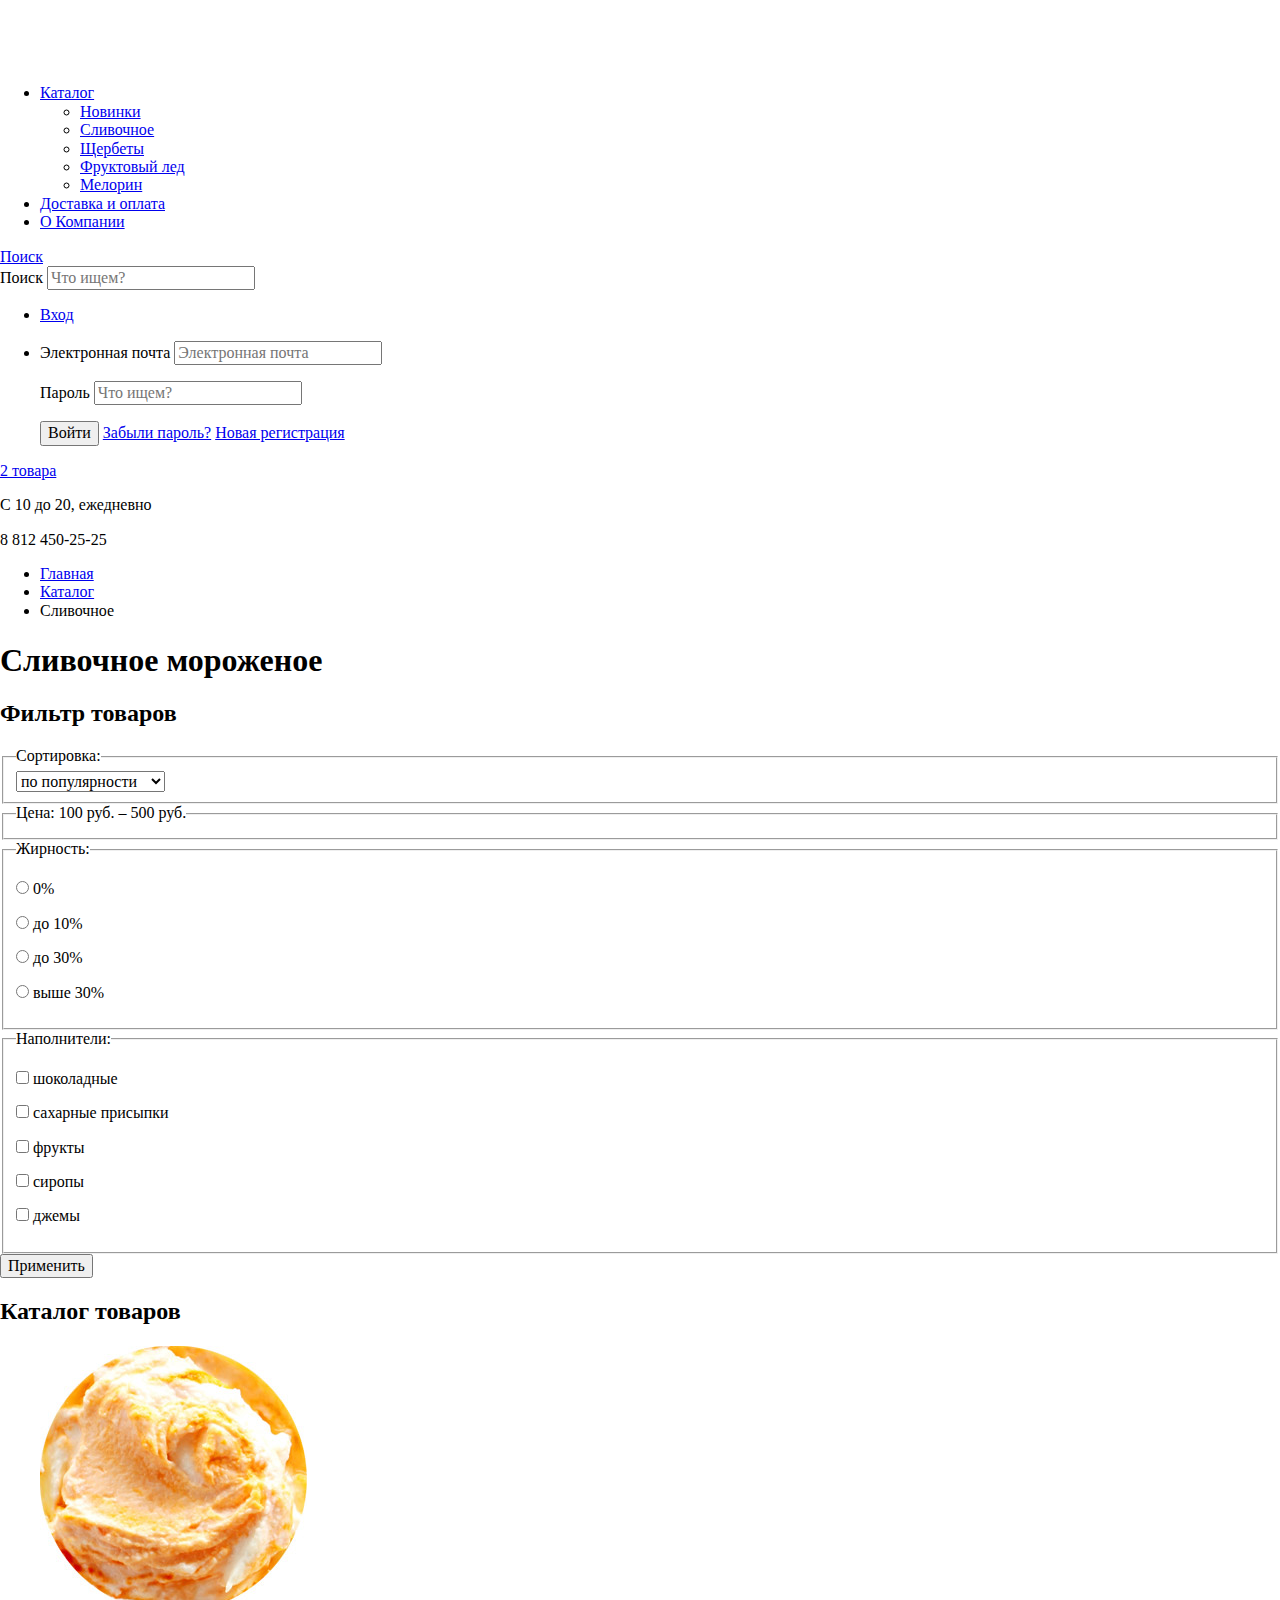
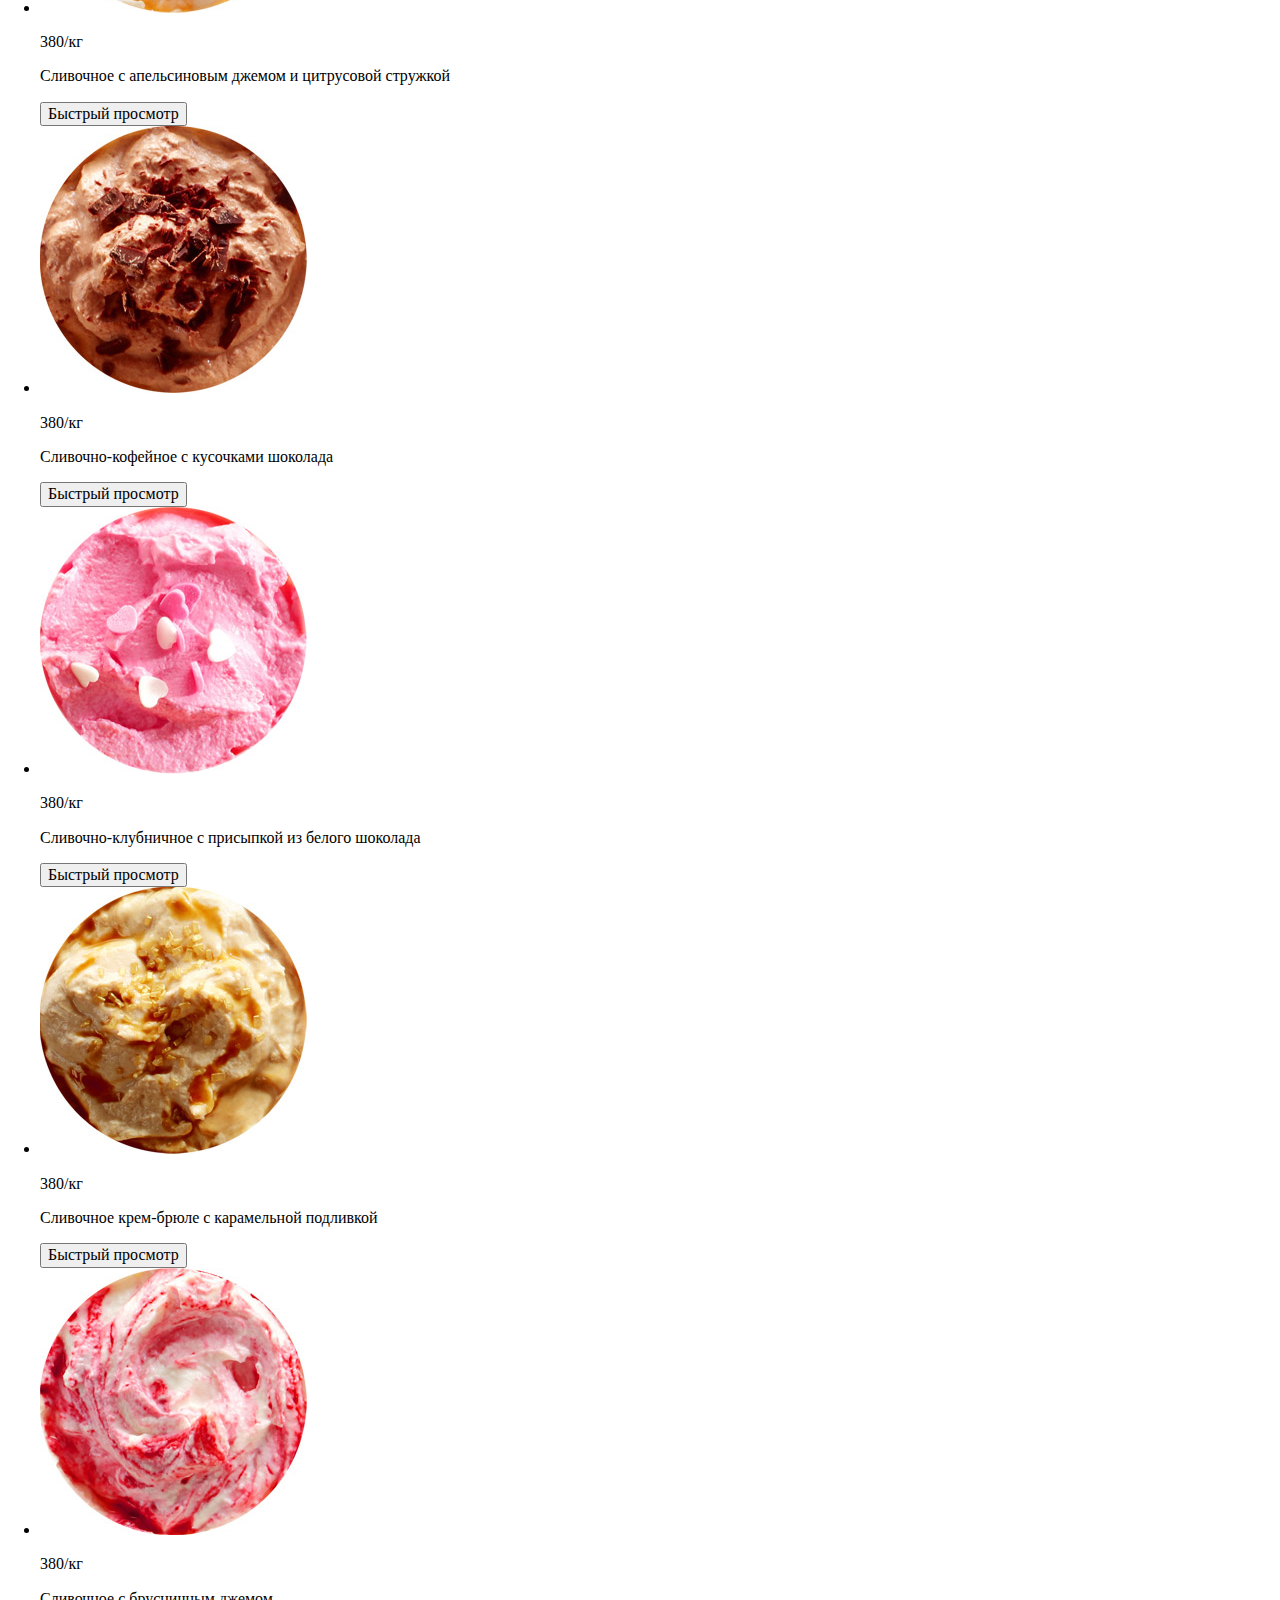
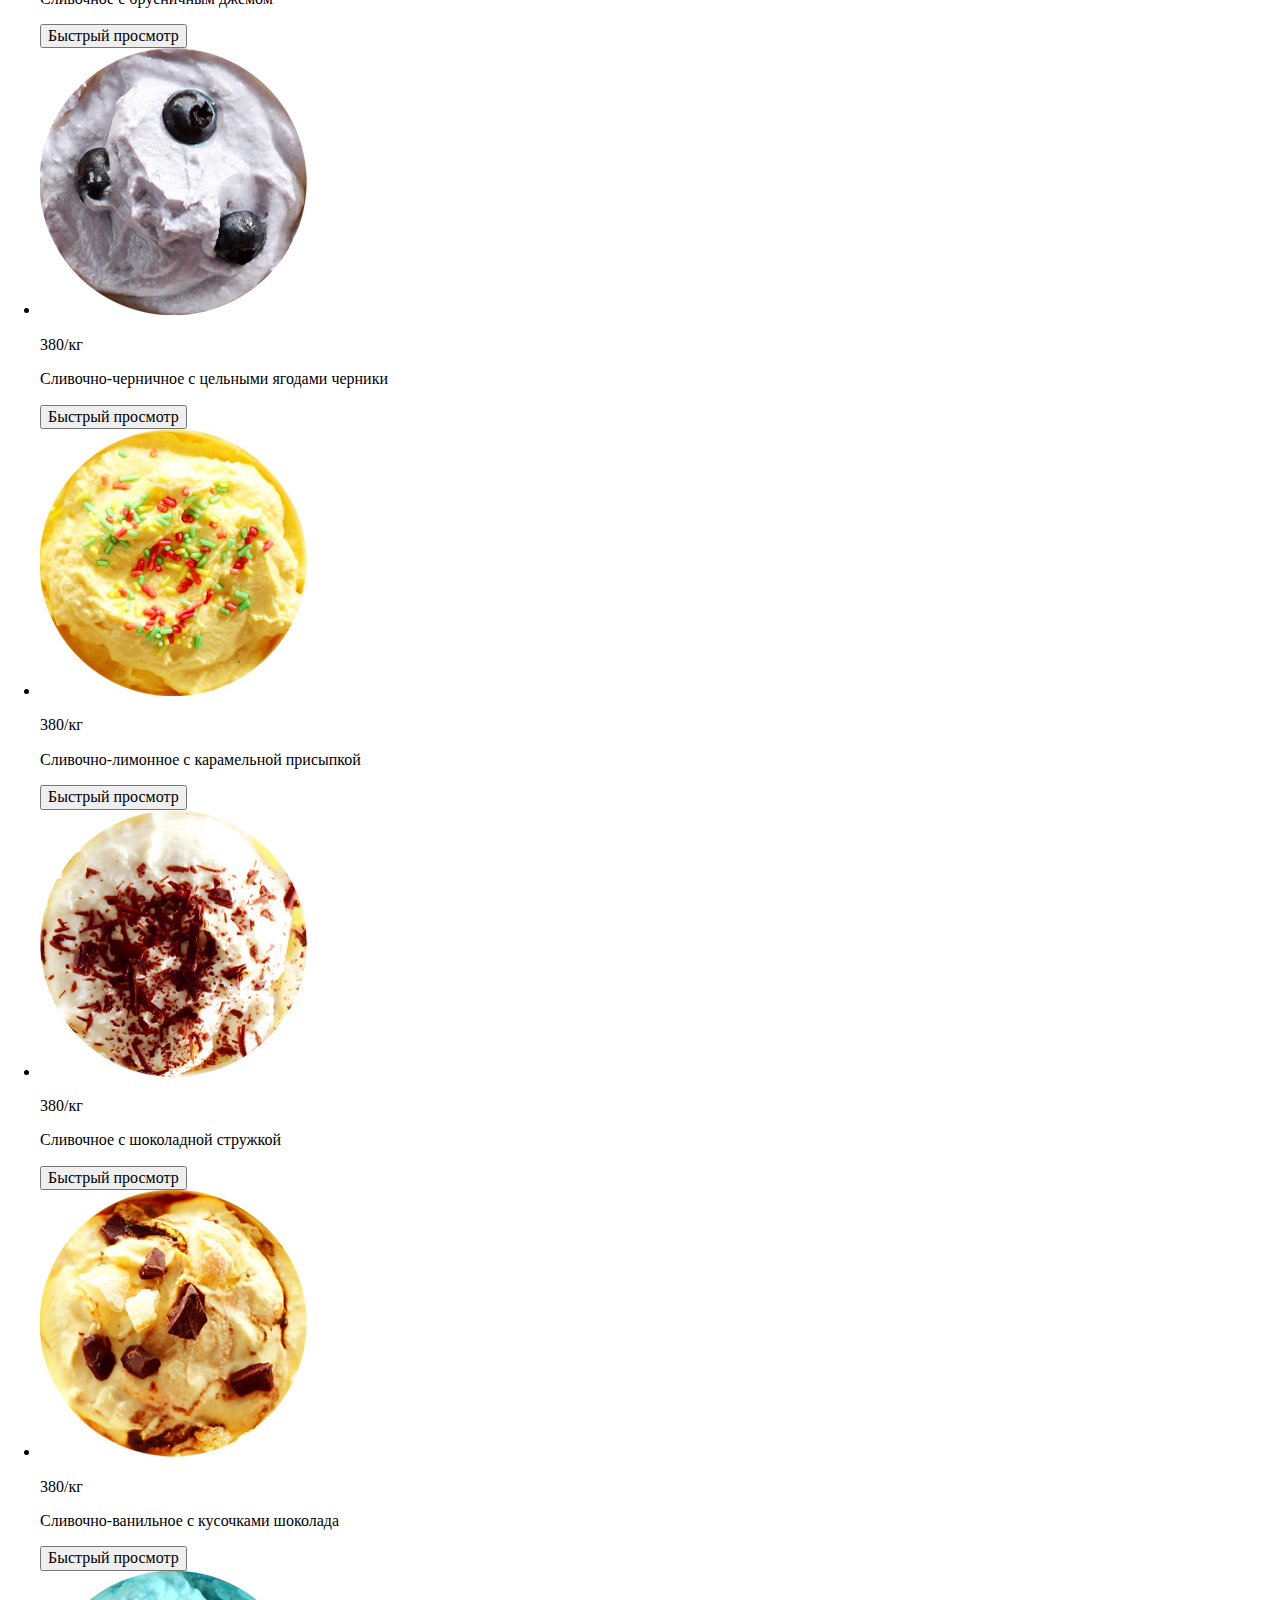
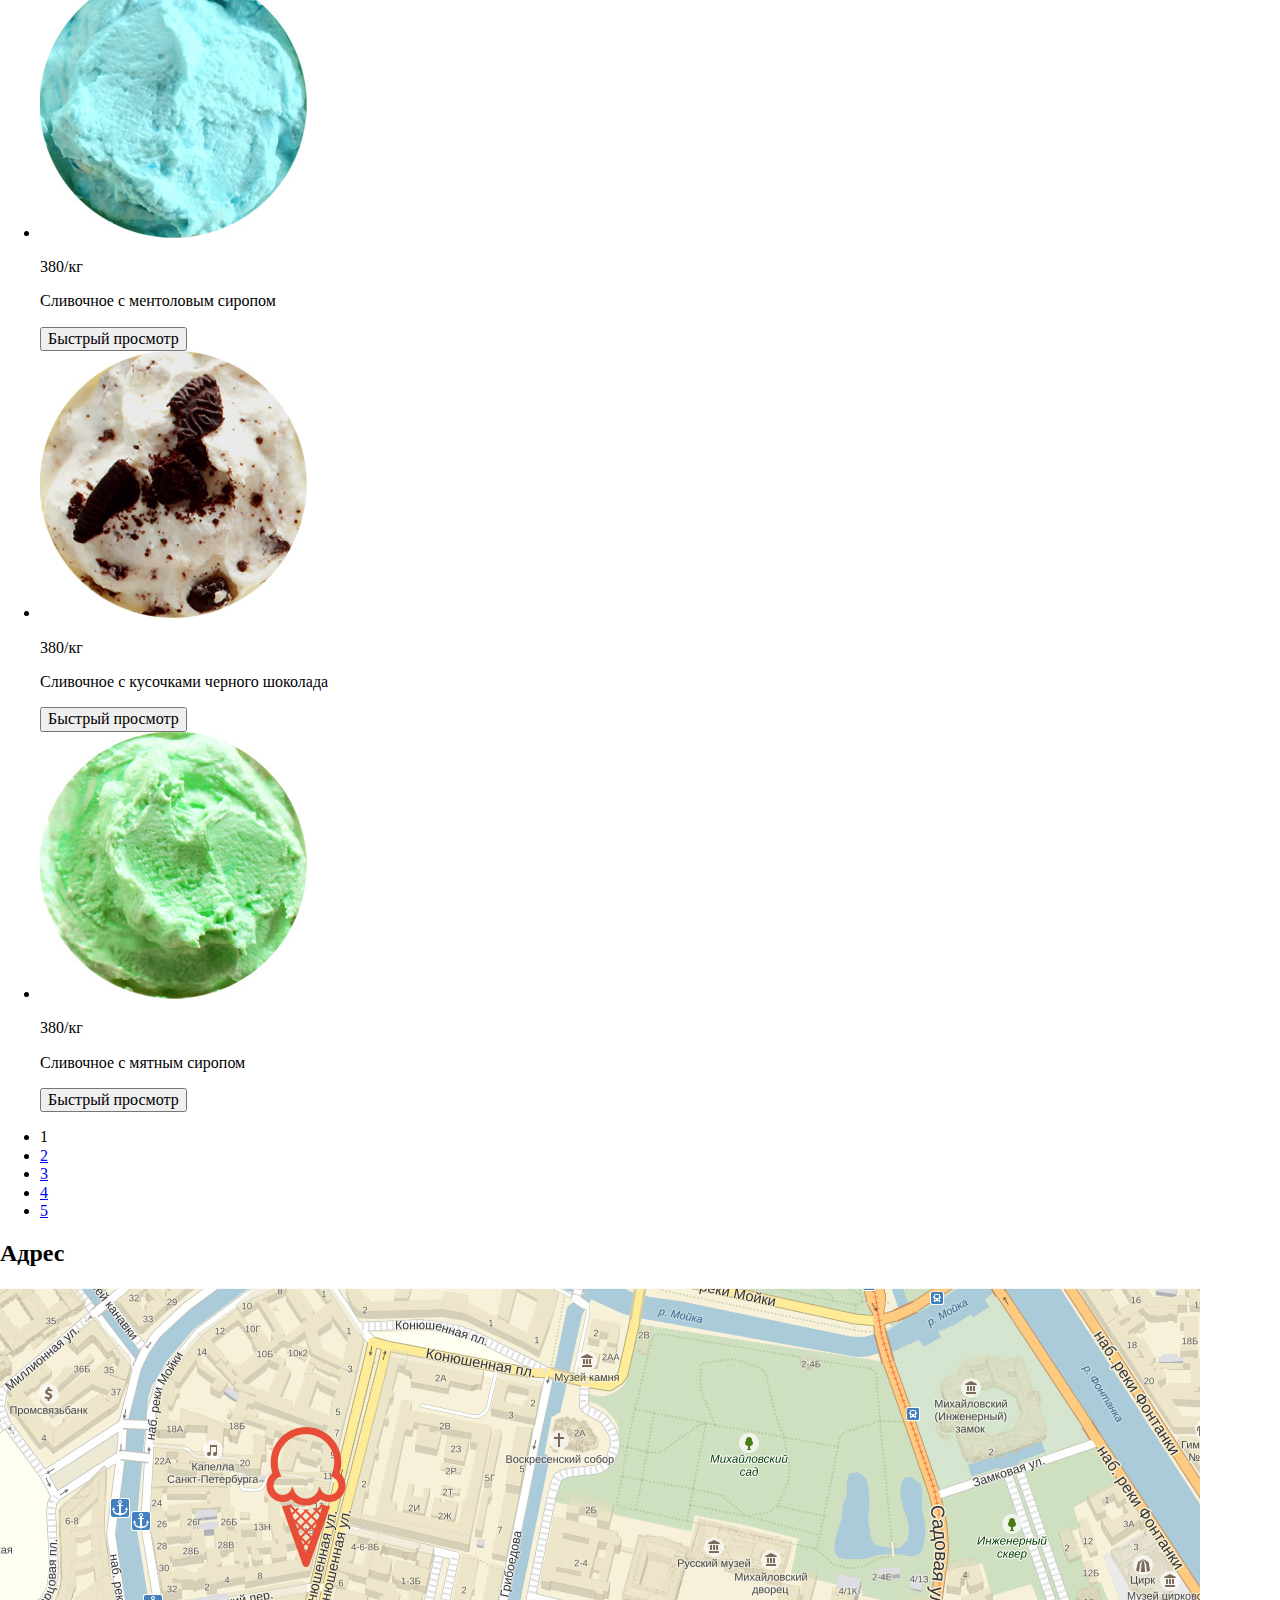
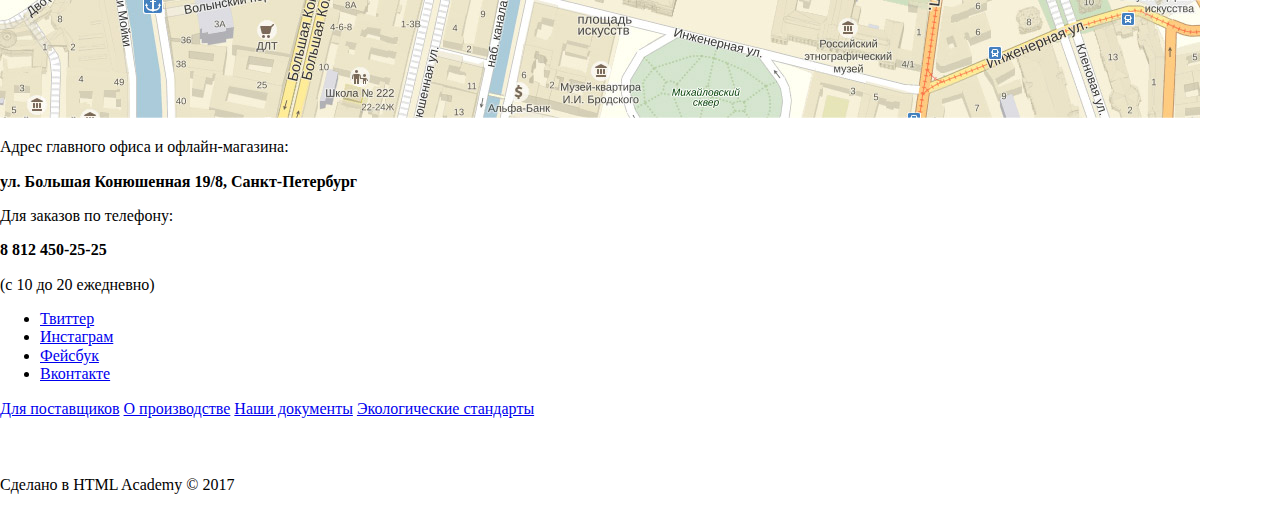
==== catalog.html @ 81aa8511 "HTML base" ====
<!DOCTYPE html>
<html lang="ru">
  <head>
    <meta charset="utf-8">
    <title>GlassyShop</title>
    <link href="https://fonts.googleapis.com/css?family=Roboto:400,500,700&amp;subset=cyrillic,cyrillic-ext" rel="stylesheet">
    <link rel="stylesheet" href="style/normalize.css"></link>
    <link rel="stylesheet" href="style/style.css"></link>
  </head>
  <body>
    <header class="page-header">
      <nav class="main-navigation">
        <a class="main-header-logo" href="#">
          <img src="img/logo.svg" alt="Логотип GlassyShop" width="154" height="64">
        </a>

        <ul class="site-navigation">
          <li class="site-navigation-current">
            <a href="#">Каталог</a>
            <ul class="catalog-hover-menu">
              <li><a href="#">Новинки</a></li>
              <li><a href="catalog.html">Сливочное</a></li>
              <li><a href="#">Щербеты</a></li>
              <li><a href="#">Фруктовый лед</a></li>
              <li><a href="#">Мелорин</a></li>
            </ul>
          </li>
          <li><a href="#">Доставка и оплата</a></li>
          <li><a href="#">О Компании</a></li>
        </ul>

        <div class="main-header-search">
          <a class="visually-hidden" href="#">Поиск</a>
          <form class="search-modal" action="https://echo.htmlacademy.ru" method="post">
            <label for="searchQuery visually-hidden">Поиск</label>
            <input type="search" id="searchQuery" name="searchQuery" placeholder="Что ищем?">
          </form>
        </div>

        <ul class="user-navigation">
          <li><a href="#">Вход</a></li>
          <li class="login-form-modal">
            <form action="https://echo.htmlacademy.ru" method="post">
              <p>
                <label class="visually-hidden" for="sign-in-emeil">Электронная почта</label>
                <input type="text" id="sign-in-emeil" name="emeil" placeholder="Электронная почта">
              </p>
              <p>
                <label class="visually-hidden" for="sign-in-password">Пароль</label>
                <input type="password" id="sign-in-password" name="password" placeholder="Что ищем?">
              </p>
              <button class="button" type="submit">Войти</button>
              <a class="restore" href="#">Забыли пароль?</a>
              <a class="new-user" href="#">Новая регистрация</a>
            </form>
          </li>
        </ul>

        <div class="main-header-backet">
          <a href="#">2 товара</a>
        </div>

        <div class="work-hours-and-tel">
          <p>С 10 до 20, ежедневно</p>
          <p>8 812 450-25-25</p>
        </div>
      </nav>
    </header>
    <main>
      <ul class="breadcrumbs">
        <li><a href="index.html">Главная</a></li>
        <li><a href="#">Каталог</a></li>
        <li>Сливочное</li>
      </ul>

      <h1>Сливочное мороженое</h1>

      <section class="filters">
        <h2 class="visually-hidden">Фильтр товаров</h2>
        <form action="https://echo.htmlacademy.ru" method="post">
          <fieldset class="sort-filters">
            <legend>Сортировка:</legend>
            <select name="sort">
              <option value="popularity">по популярности</option>
              <option value="first-cheap">сначала недорогие</option>
              <option value="first-expensive">сначала дорогие</option>
              <option value="fat">по жирности</option>
            </select>
          </fieldset>
          <fieldset class="price-filters">
            <legend>Цена: 100 руб. – 500 руб.</legend>
            <div class="price-range"></div>
          </fieldset>
          <fieldset class="fat-filters">
            <legend>Жирность:</legend>
            <p>
              <input type="radio" name="fat-index" id="fat-0" value="0">
              <label for="fat-0">0%</label>
            </p>
            <p>
              <input type="radio" name="fat-index" id="fat-to-10" value="to-10">
              <label for="fat-to-10">до 10%</label>
            </p>
            <p>
              <input type="radio" name="fat-index" id="fat-to-30" value="to-30">
              <label for="fat-to-30">до 30%</label>
            </p>
            <p>
              <input type="radio" name="fat-index" id="fat-over-30" value="over-30">
              <label for="fat-over-30">выше 30%</label>
            </p>
          </fieldset>
          <fieldset class="filling-filters">
            <legend>Наполнители:</legend>
            <p>
              <input type="checkbox" id="chocolate" name="filling-1" value="chocolate">
              <label for="chocolate">шоколадные</label>
            </p>
            <p>
              <input type="checkbox" id="sugar" name="filling-2" value="sugar">
              <label for="sugar">сахарные присыпки</label>
            </p>
            <p>
              <input type="checkbox" id="fruits" name="filling-3" value="fruits">
              <label for="fruits">фрукты</label>
            </p>
            <p>
              <input type="checkbox" id="syrups" name="filling-4" value="syrups">
              <label for="syrups">сиропы</label>
            </p>
            <p>
              <input type="checkbox" id="jam" name="filling-5" value="jam">
              <label for="jam">джемы</label>
            </p>
          </fieldset>
          <button class="button" type="submit">Применить</button>
        </form>
      </section>

      <section class="catalog">
        <h2 class="visually-hidden">Каталог товаров</h2>
        <ul>
          <li>
            <img src="img/calalog-icecream-1.jpg" alt="">
            <p class="catalog-item-price">380<span>/кг</span></p>
            <p class="catalog-item-info">Сливочное с апельсиновым джемом и цитрусовой стружкой</p>
            <button>Быстрый просмотр</button>
          </li>
          <li>
            <img src="img/calalog-icecream-2.jpg" alt="">
            <p class="catalog-item-price">380<span>/кг</span></p>
            <p class="catalog-item-info">Сливочно-кофейное с кусочками шоколада</p>
            <button>Быстрый просмотр</button>
          </li>
          <li>
            <img src="img/calalog-icecream-3.jpg" alt="">
            <p class="catalog-item-price">380<span>/кг</span></p>
            <p class="catalog-item-info">Сливочно-клубничное с присыпкой из белого шоколада</p>
            <button>Быстрый просмотр</button>
          </li>
          <li>
            <img src="img/calalog-icecream-4.jpg" alt="">
            <p class="catalog-item-price">380<span>/кг</span></p>
            <p class="catalog-item-info">Сливочное крем-брюле с карамельной подливкой</p>
            <button>Быстрый просмотр</button>
          </li>
          <li>
            <img src="img/calalog-icecream-5.jpg" alt="">
            <p class="catalog-item-price">380<span>/кг</span></p>
            <p class="catalog-item-info">Сливочное с брусничным джемом</p>
            <button>Быстрый просмотр</button>
          </li>
          <li>
            <img src="img/calalog-icecream-6.jpg" alt="">
            <p class="catalog-item-price">380<span>/кг</span></p>
            <p class="catalog-item-info">Сливочно-черничное с цельными ягодами черники</p>
            <button>Быстрый просмотр</button>
          </li>
          <li>
            <img src="img/calalog-icecream-7.jpg" alt="">
            <p class="catalog-item-price">380<span>/кг</span></p>
            <p class="catalog-item-info">Сливочно-лимонное с карамельной присыпкой</p>
            <button>Быстрый просмотр</button>
          </li>
          <li>
            <img src="img/calalog-icecream-8.jpg" alt="">
            <p class="catalog-item-price">380<span>/кг</span></p>
            <p class="catalog-item-info">Сливочное с шоколадной стружкой</p>
            <button>Быстрый просмотр</button>
          </li>
          <li>
            <img src="img/calalog-icecream-9.jpg" alt="">
            <p class="catalog-item-price">380<span>/кг</span></p>
            <p class="catalog-item-info">Сливочно-ванильное с кусочками шоколада</p>
            <button>Быстрый просмотр</button>
          </li>
          <li>
            <img src="img/calalog-icecream-10.jpg" alt="">
            <p class="catalog-item-price">380<span>/кг</span></p>
            <p class="catalog-item-info">Сливочноe с ментоловым сиропом</p>
            <button>Быстрый просмотр</button>
          </li>
          <li>
            <img src="img/calalog-icecream-11.jpg" alt="">
            <p class="catalog-item-price">380<span>/кг</span></p>
            <p class="catalog-item-info">Сливочное с кусочками черного шоколада</p>
            <button>Быстрый просмотр</button>
          </li>
          <li>
            <img src="img/calalog-icecream-12.jpg" alt="">
            <p class="catalog-item-price">380<span>/кг</span></p>
            <p class="catalog-item-info">Сливочное с мятным сиропом</p>
            <button>Быстрый просмотр</button>
          </li>
        </ul>
      </section>

      <ul class="paginatir-list">
        <li class="paginatir-item paginatir-item-current"><a>1</a></li>
        <li class="paginatir-item"><a href="#">2</a></li>
        <li class="paginatir-item"><a href="#">3</a></li>
        <li class="paginatir-item"><a href="#">4</a></li>
        <li class="paginatir-item"><a href="#">5</a></li>
      </ul>
    </main>
    <footer class="page-footer">
      <section class="shop-adress">
        <h2 class="visually-hidden">Адрес</h2>
        <img src="img/google-map.jpg" alt="ул. Большая Конюшенная 19/8, Санкт-Петербург" width="1200" height="430">
        <div class="shop-adress-details">
          <p>Адрес главного офиса и офлайн-магазина:</p>
          <b>ул. Большая Конюшенная 19/8, Санкт-Петербург</b>
          <p>Для заказов по телефону:</p>
          <b>8 812 450-25-25</b>
          <p>(с 10 до 20 ежедневно)</p>
        </div>
      </section>

      <div class="footer-social">
        <ul>
          <li><a href="#">
            <span class="visually-hidden">Твиттер</span>
          </a></li>
          <li><a href="#">
            <span class="visually-hidden">Инстаграм</span>
          </a></li>
          <li><a href="#">
            <span class="visually-hidden">Фейсбук</span>
          </a></li>
          <li><a href="#">
            <span class="visually-hidden">Вконтакте</span>
          </a></li>
        </ul>
      </div>

      <div class="shop-info">
        <a href="#">Для поставщиков</a>
        <a href="#">О производстве</a>
        <a href="#">Наши документы</a>
        <a href="#">Экологические стандарты</a>
      </div>

      <div class="footer-copyright">
        <img src="img/logo-htmlacademy-small.svg" alt="Логотип HTMLAcademy" width="108" height="38">
        <p>Сделано в <span>HTML Academy</span> © 2017</p>
      </div>
    </footer>
  </body>
</html>
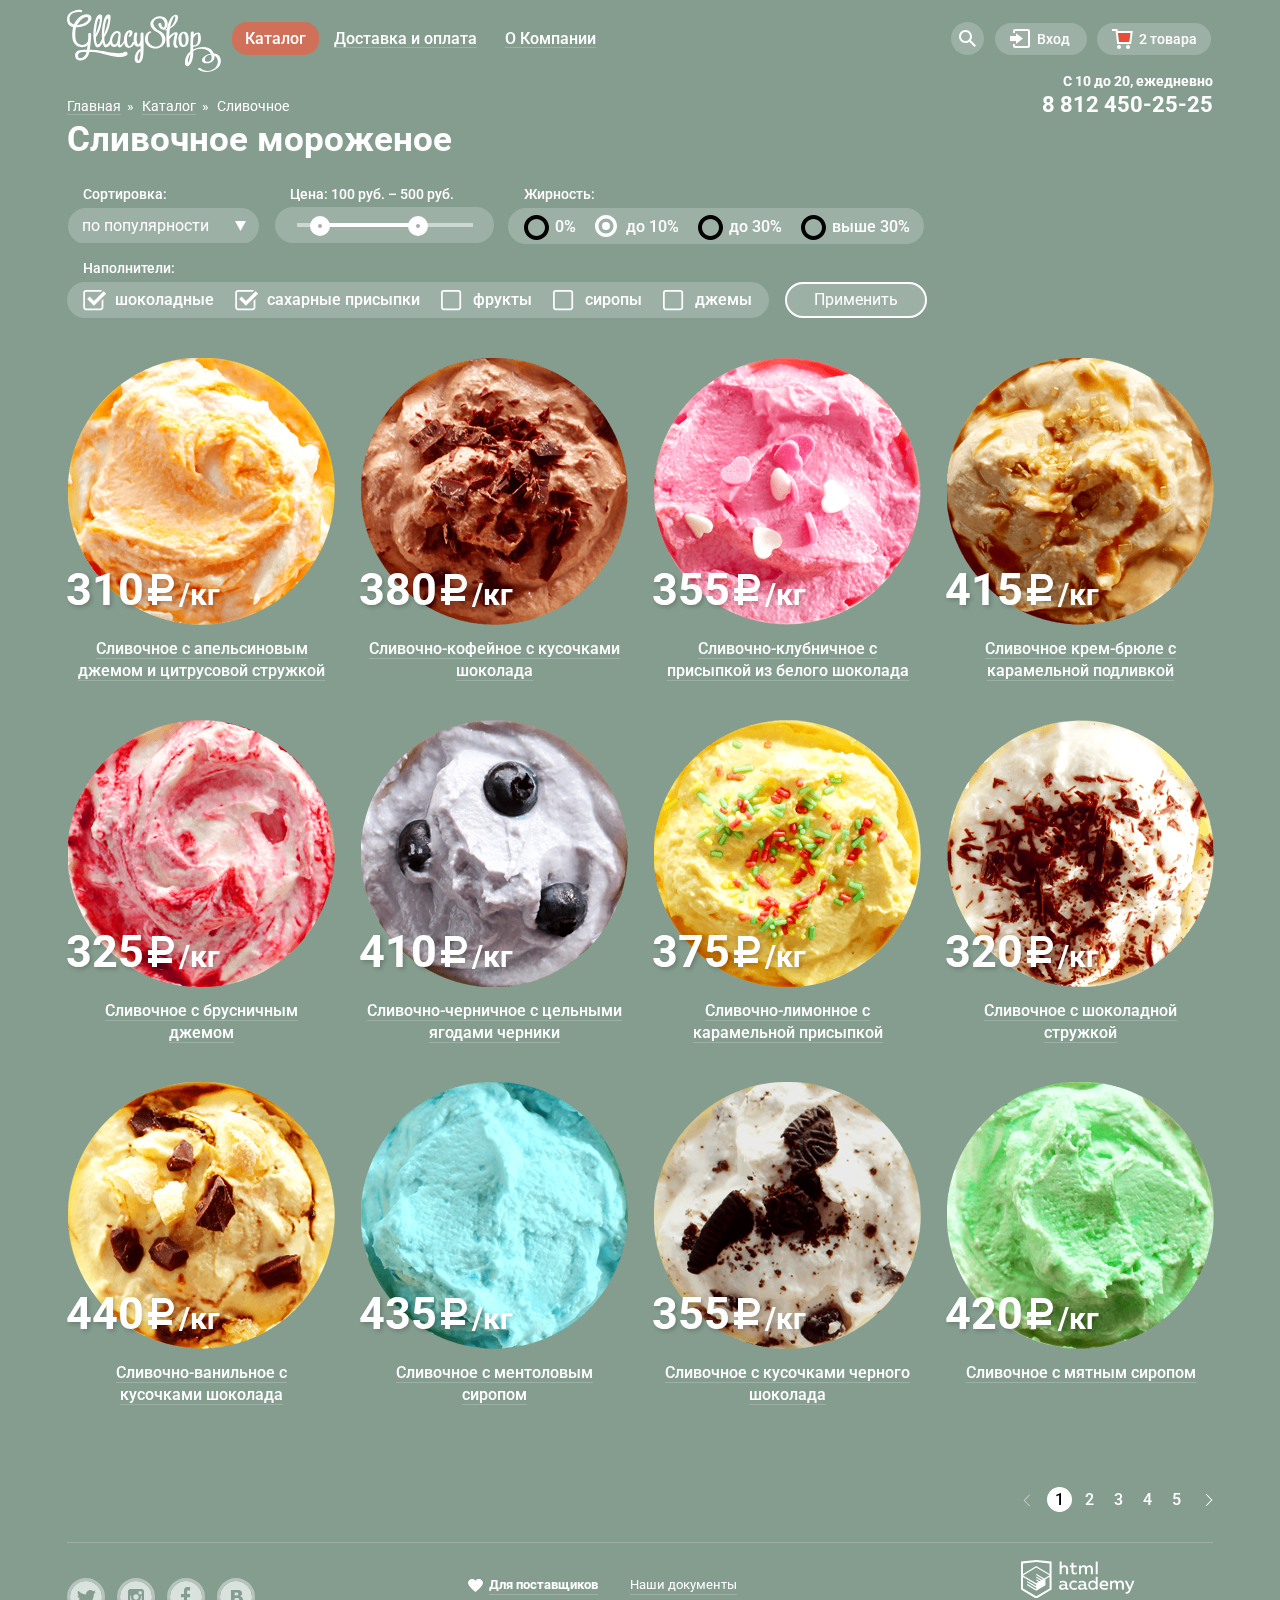
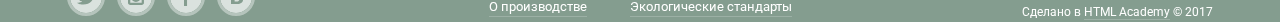
==== commit 80c1e840: "done catalog.html" ====
--- a/catalog.html
+++ b/catalog.html
@@ -7,262 +7,430 @@
     <link rel="stylesheet" href="style/normalize.css"></link>
     <link rel="stylesheet" href="style/style.css"></link>
   </head>
-  <body>
+  <body class="catalog">
     <header class="page-header">
-      <nav class="main-navigation">
-        <a class="main-header-logo" href="#">
-          <img src="img/logo.svg" alt="Логотип GlassyShop" width="154" height="64">
-        </a>
-
-        <ul class="site-navigation">
-          <li class="site-navigation-current">
-            <a href="#">Каталог</a>
-            <ul class="catalog-hover-menu">
-              <li><a href="#">Новинки</a></li>
-              <li><a href="catalog.html">Сливочное</a></li>
-              <li><a href="#">Щербеты</a></li>
-              <li><a href="#">Фруктовый лед</a></li>
-              <li><a href="#">Мелорин</a></li>
-            </ul>
-          </li>
-          <li><a href="#">Доставка и оплата</a></li>
-          <li><a href="#">О Компании</a></li>
-        </ul>
-
-        <div class="main-header-search">
-          <a class="visually-hidden" href="#">Поиск</a>
-          <form class="search-modal" action="https://echo.htmlacademy.ru" method="post">
-            <label for="searchQuery visually-hidden">Поиск</label>
-            <input type="search" id="searchQuery" name="searchQuery" placeholder="Что ищем?">
-          </form>
-        </div>
-
-        <ul class="user-navigation">
-          <li><a href="#">Вход</a></li>
-          <li class="login-form-modal">
-            <form action="https://echo.htmlacademy.ru" method="post">
-              <p>
-                <label class="visually-hidden" for="sign-in-emeil">Электронная почта</label>
-                <input type="text" id="sign-in-emeil" name="emeil" placeholder="Электронная почта">
-              </p>
-              <p>
-                <label class="visually-hidden" for="sign-in-password">Пароль</label>
-                <input type="password" id="sign-in-password" name="password" placeholder="Что ищем?">
-              </p>
-              <button class="button" type="submit">Войти</button>
-              <a class="restore" href="#">Забыли пароль?</a>
-              <a class="new-user" href="#">Новая регистрация</a>
-            </form>
-          </li>
-        </ul>
-
-        <div class="main-header-backet">
-          <a href="#">2 товара</a>
-        </div>
-
-        <div class="work-hours-and-tel">
-          <p>С 10 до 20, ежедневно</p>
-          <p>8 812 450-25-25</p>
-        </div>
-      </nav>
+      <div class="container-positioner">
+        <nav class="main-navigation">
+          <a class="main-header-logo" href="index.html">
+            <img src="img/logo.svg" alt="Логотип GlassyShop" width="154" height="64">
+          </a>
+
+          <ul class="site-navigation">
+            <li class="site-navigation-catalog">
+              <a href="#">Каталог</a>
+              <ul class="catalog-hover-menu">
+                <li><a class="catalog-new" href="#">Новинки</a></li>
+                <li class="site-navigation-current"><a href="#">Сливочное</a></li>
+                <li><a href="#">Щербеты</a></li>
+                <li><a href="#">Фруктовый лед</a></li>
+                <li><a href="#">Мелорин</a></li>
+              </ul>
+            </li>
+            <li><a href="#">Доставка и оплата</a></li>
+            <li><a href="#">О Компании</a></li>
+          </ul>
+
+          <section class="main-search">
+            <h2 class="visually-hidden">Поиск</h2>
+            <div class="main-header-wrapper">
+              <a href="#">
+                <span class="visually-hidden">Поиск</span>
+                <svg xmlns="http://www.w3.org/2000/svg" xmlns:xlink="http://www.w3.org/1999/xlink" width="17px" height="17px" viewBox="0 0 17 17">
+                  <g id="Layer_1">
+                  </g>
+                  <g id="Layer_2">
+                  	<path fill="#FFFFFF" d="M16.958,15.527L11.75,10.32C12.533,9.247,13,7.93,13,6.5C13,2.91,10.09,0,6.5,0S0,2.91,0,6.5
+                  		S2.91,13,6.5,13c1.438,0,2.763-0.473,3.839-1.263l5.205,5.204L16.958,15.527z M6.5,11C4.019,11,2,8.981,2,6.5S4.019,2,6.5,2
+                  		S11,4.019,11,6.5S8.981,11,6.5,11z"/>
+                  </g>
+                </svg>
+              </a>
+              <form class="search-modal" action="https://echo.htmlacademy.ru" method="post">
+                <label for="searchQuery visually-hidden">
+                  <span class="visually-hidden">Поиск</span>
+                </label>
+                <input class="input" type="search" id="searchQuery" name="searchQuery" placeholder="Что ищем?">
+              </form>
+            </div>
+          </section>
+
+          <ul class="user-navigation">
+            <li class="user-navigation-enter">
+              <a href="#">
+                <svg version="1.1" id="Layer_1" xmlns="http://www.w3.org/2000/svg" xmlns:xlink="http://www.w3.org/1999/xlink" x="0px" y="0px" width="21px" height="19px" viewBox="0 0 21 19" enable-background="new 0 0 21 19" xml:space="preserve">
+                <g>
+                	<polygon fill="#FFFFFF" points="6,14.875 12.917,9.5 6,4.125 6,7.042 -0.042,7.042 -0.042,11.959 6,11.959 	"/>
+                	<path fill="#FFFFFF" d="M18,0H5C3.9,0,3,0.9,3,2v2h2V2h13v15H5v-2H3v2c0,1.1,0.9,2,2,2h13c1.1,0,2-0.9,2-2V2C20,0.9,19.1,0,18,0z"/>
+                </g>
+                </svg>
+                Вход
+              </a>
+            </li>
+            <li>
+              <form class="login-form-modal" action="https://echo.htmlacademy.ru" method="post">
+                <p>
+                  <label class="visually-hidden" for="sign-in-emeil">Электронная почта</label>
+                  <input class="input" type="text" id="sign-in-emeil" name="emeil" placeholder="Электронная почта">
+                </p>
+                <p>
+                  <label class="visually-hidden" for="sign-in-password">Пароль</label>
+                  <input class="input" type="password" id="sign-in-password" name="password" placeholder="Пароль">
+                </p>
+                <div class="login-form-wrapper">
+                  <button class="button" type="submit">Войти</button>
+                  <div class="login-form-aside">
+                    <a class="restore" href="#">Забыли пароль?</a>
+                    <a class="new-user" href="#">Новая регистрация</a>
+                  </div>
+                </div>
+              </form>
+            </li>
+          </ul>
+
+          <div class="main-header-backet main-header-backet-full">
+            <a href="#">
+              <svg version="1.1" id="Layer_1" xmlns="http://www.w3.org/2000/svg" xmlns:xlink="http://www.w3.org/1999/xlink" x="0px" y="0px"
+                	 width="21px" height="20px" viewBox="0 0 21 20" enable-background="new 0 0 21 20" xml:space="preserve">
+                <polygon fill="#E84D37" points="5.888,4.031 6.922,13 17.372,13 18.548,4.031 "/>
+                <circle fill="#ffffff" cx="6.984" cy="18" r="2"/>
+                <circle fill="#ffffff" cx="15.984" cy="18" r="2"/>
+                <path fill="#ffffff" d="M5.657,2.031L5.422,0H0v2h3.64l1.5,13h13.988l1.699-12.969H5.657z M17.372,13H6.922L5.888,4.031h12.66
+                	L17.372,13z"/>
+              </svg>
+              2 товара
+            </a>
+            <div class="backet-popup">
+              <ul class="backet-list">
+                <li>
+                  <p>Пломбир с апельсиновым джемом</p>
+                  <p>1,5 кг х <span>200 руб.</span></p>
+                  <p>300 руб.</p>
+                </li>
+                <li>
+                  <p>Клубничный пломбир с присыпкой<br> из белого шоколада</p>
+                  <p>1,5 кг х <span>300 руб.</span></p>
+                  <p>450 руб.</p>
+                </li>
+              </ul>
+              <hr>
+              <b>Итого: 750 руб.</b>
+              <button class="button">Оформить заказ</button>
+            </div>
+          </div>
+
+          <ul class="breadcrumbs">
+            <li>
+              <a href="index.html">Главная</a>
+              <span>»</span>
+            </li>
+            <li>
+              <a href="#">Каталог</a>
+              <span>»</span>
+            </li>
+            <li>Сливочное</li>
+          </ul>
+
+          <div class="shop-schedule">
+            <p class="shop-work-time">С 10 до 20, ежедневно</p>
+            <p class="shop-tel">8 812 450-25-25</p>
+          </div>
+        </nav>
+      </div>
     </header>
     <main>
-      <ul class="breadcrumbs">
-        <li><a href="index.html">Главная</a></li>
-        <li><a href="#">Каталог</a></li>
-        <li>Сливочное</li>
-      </ul>
-
-      <h1>Сливочное мороженое</h1>
-
-      <section class="filters">
+      <div class="container-positioner">
+        <h1 class="main-title">Сливочное мороженое</h1>
+      </div>
+
+      <section class="filters container-positioner">
         <h2 class="visually-hidden">Фильтр товаров</h2>
-        <form action="https://echo.htmlacademy.ru" method="post">
+        <form class="filters-form" action="https://echo.htmlacademy.ru" method="post">
           <fieldset class="sort-filters">
             <legend>Сортировка:</legend>
-            <select name="sort">
-              <option value="popularity">по популярности</option>
-              <option value="first-cheap">сначала недорогие</option>
-              <option value="first-expensive">сначала дорогие</option>
-              <option value="fat">по жирности</option>
-            </select>
+            <div class="sort-wrapper">
+              <select name="sort">
+                <option value="popularity">по популярности</option>
+                <option value="first-cheap">сначала недорогие</option>
+                <option value="first-expensive">сначала дорогие</option>
+                <option value="fat">по жирности</option>
+              </select>
+              <svg version="1.1" id="Layer_1" xmlns="http://www.w3.org/2000/svg" xmlns:xlink="http://www.w3.org/1999/xlink" x="0px" y="0px" width="11px" height="10px" viewBox="0 0 11 10">
+                <polyline fill="#ffffff" points="5.5,10 0,0 11,0 "/>
+              </svg>
+            </div>
           </fieldset>
           <fieldset class="price-filters">
             <legend>Цена: 100 руб. – 500 руб.</legend>
-            <div class="price-range"></div>
+            <div class="price-range">
+              <div class="scale">
+                <div class="bar"></div>
+                <div class="toggle toggle-min"></div>
+                <div class="toggle toggle-max"></div>
+              </div>
+            </div>
           </fieldset>
           <fieldset class="fat-filters">
             <legend>Жирность:</legend>
-            <p>
-              <input type="radio" name="fat-index" id="fat-0" value="0">
-              <label for="fat-0">0%</label>
-            </p>
-            <p>
-              <input type="radio" name="fat-index" id="fat-to-10" value="to-10">
-              <label for="fat-to-10">до 10%</label>
-            </p>
-            <p>
-              <input type="radio" name="fat-index" id="fat-to-30" value="to-30">
-              <label for="fat-to-30">до 30%</label>
-            </p>
-            <p>
-              <input type="radio" name="fat-index" id="fat-over-30" value="over-30">
-              <label for="fat-over-30">выше 30%</label>
-            </p>
+            <div class="fat-filters-wrapper">
+              <p>
+                <input type="radio" name="fat-index" id="fat-0" value="0">
+                <label for="fat-0">0%</label>
+              </p>
+              <p>
+                <input type="radio" name="fat-index" id="fat-to-10" value="to-10" checked>
+                <label for="fat-to-10">до 10%</label>
+              </p>
+              <p>
+                <input type="radio" name="fat-index" id="fat-to-30" value="to-30">
+                <label for="fat-to-30">до 30%</label>
+              </p>
+              <p>
+                <input type="radio" name="fat-index" id="fat-over-30" value="over-30">
+                <label for="fat-over-30">выше 30%</label>
+              </p>
+            </div>
           </fieldset>
           <fieldset class="filling-filters">
             <legend>Наполнители:</legend>
-            <p>
-              <input type="checkbox" id="chocolate" name="filling-1" value="chocolate">
-              <label for="chocolate">шоколадные</label>
-            </p>
-            <p>
-              <input type="checkbox" id="sugar" name="filling-2" value="sugar">
-              <label for="sugar">сахарные присыпки</label>
-            </p>
-            <p>
-              <input type="checkbox" id="fruits" name="filling-3" value="fruits">
-              <label for="fruits">фрукты</label>
-            </p>
-            <p>
-              <input type="checkbox" id="syrups" name="filling-4" value="syrups">
-              <label for="syrups">сиропы</label>
-            </p>
-            <p>
-              <input type="checkbox" id="jam" name="filling-5" value="jam">
-              <label for="jam">джемы</label>
-            </p>
+            <div class="filling-filters-wrapper">
+              <p>
+                <input type="checkbox" id="chocolate" name="filling-1" value="chocolate" checked>
+                <label for="chocolate">шоколадные</label>
+              </p>
+              <p>
+                <input type="checkbox" id="sugar" name="filling-2" value="sugar" checked>
+                <label for="sugar">сахарные присыпки</label>
+              </p>
+              <p>
+                <input type="checkbox" id="fruits" name="filling-3" value="fruits">
+                <label for="fruits">фрукты</label>
+              </p>
+              <p>
+                <input type="checkbox" id="syrups" name="filling-4" value="syrups">
+                <label for="syrups">сиропы</label>
+              </p>
+              <p>
+                <input type="checkbox" id="jam" name="filling-5" value="jam">
+                <label for="jam">джемы</label>
+              </p>
+            </div>
           </fieldset>
-          <button class="button" type="submit">Применить</button>
+          <button class="submit-btn" type="submit">Применить</button>
         </form>
       </section>
 
-      <section class="catalog">
+      <section class="catalog catalog-list-positioner">
         <h2 class="visually-hidden">Каталог товаров</h2>
-        <ul>
-          <li>
-            <img src="img/calalog-icecream-1.jpg" alt="">
-            <p class="catalog-item-price">380<span>/кг</span></p>
-            <p class="catalog-item-info">Сливочное с апельсиновым джемом и цитрусовой стружкой</p>
-            <button>Быстрый просмотр</button>
-          </li>
-          <li>
-            <img src="img/calalog-icecream-2.jpg" alt="">
-            <p class="catalog-item-price">380<span>/кг</span></p>
-            <p class="catalog-item-info">Сливочно-кофейное с кусочками шоколада</p>
-            <button>Быстрый просмотр</button>
-          </li>
-          <li>
-            <img src="img/calalog-icecream-3.jpg" alt="">
-            <p class="catalog-item-price">380<span>/кг</span></p>
-            <p class="catalog-item-info">Сливочно-клубничное с присыпкой из белого шоколада</p>
-            <button>Быстрый просмотр</button>
-          </li>
-          <li>
-            <img src="img/calalog-icecream-4.jpg" alt="">
-            <p class="catalog-item-price">380<span>/кг</span></p>
-            <p class="catalog-item-info">Сливочное крем-брюле с карамельной подливкой</p>
-            <button>Быстрый просмотр</button>
-          </li>
-          <li>
-            <img src="img/calalog-icecream-5.jpg" alt="">
-            <p class="catalog-item-price">380<span>/кг</span></p>
-            <p class="catalog-item-info">Сливочное с брусничным джемом</p>
-            <button>Быстрый просмотр</button>
-          </li>
-          <li>
-            <img src="img/calalog-icecream-6.jpg" alt="">
-            <p class="catalog-item-price">380<span>/кг</span></p>
-            <p class="catalog-item-info">Сливочно-черничное с цельными ягодами черники</p>
-            <button>Быстрый просмотр</button>
-          </li>
-          <li>
-            <img src="img/calalog-icecream-7.jpg" alt="">
-            <p class="catalog-item-price">380<span>/кг</span></p>
-            <p class="catalog-item-info">Сливочно-лимонное с карамельной присыпкой</p>
-            <button>Быстрый просмотр</button>
-          </li>
-          <li>
-            <img src="img/calalog-icecream-8.jpg" alt="">
-            <p class="catalog-item-price">380<span>/кг</span></p>
-            <p class="catalog-item-info">Сливочное с шоколадной стружкой</p>
-            <button>Быстрый просмотр</button>
-          </li>
-          <li>
-            <img src="img/calalog-icecream-9.jpg" alt="">
-            <p class="catalog-item-price">380<span>/кг</span></p>
-            <p class="catalog-item-info">Сливочно-ванильное с кусочками шоколада</p>
-            <button>Быстрый просмотр</button>
-          </li>
-          <li>
-            <img src="img/calalog-icecream-10.jpg" alt="">
-            <p class="catalog-item-price">380<span>/кг</span></p>
-            <p class="catalog-item-info">Сливочноe с ментоловым сиропом</p>
-            <button>Быстрый просмотр</button>
-          </li>
-          <li>
-            <img src="img/calalog-icecream-11.jpg" alt="">
-            <p class="catalog-item-price">380<span>/кг</span></p>
-            <p class="catalog-item-info">Сливочное с кусочками черного шоколада</p>
-            <button>Быстрый просмотр</button>
-          </li>
-          <li>
-            <img src="img/calalog-icecream-12.jpg" alt="">
-            <p class="catalog-item-price">380<span>/кг</span></p>
-            <p class="catalog-item-info">Сливочное с мятным сиропом</p>
-            <button>Быстрый просмотр</button>
+        <ul class="catalog-list">
+          <li>
+            <div class="item-positioner">
+              <img src="img/calalog-icecream-1.png" alt="">
+              <p class="catalog-item-price">310<span>/кг</span></p>
+              <a class="catalog-item-info"><span>Сливочное с апельсиновым джемом и цитрусовой стружкой</span></a>
+              <button class="button">Быстрый просмотр</button>
+            </div>
+          </li>
+          <li>
+            <div class="item-positioner">
+              <img src="img/calalog-icecream-2.png" alt="Сливочно-кофейное мороженое" width="267" height="267">
+              <p class="catalog-item-price">380<span>/кг</span></p>
+              <a class="catalog-item-info"><span>Сливочно-кофейное с кусочками шоколада</span></a>
+              <button class="button">Быстрый просмотр</button>
+            </div>
+          </li>
+          <li>
+            <div class="item-positioner">
+              <img src="img/calalog-icecream-3.png" alt="Сливочно-клубничное мороженое" width="267" height="267">
+              <p class="catalog-item-price">355<span>/кг</span></p>
+              <a class="catalog-item-info"><span>Сливочно-клубничное с<br> присыпкой из белого шоколада</span></a>
+              <button class="button">Быстрый просмотр</button>
+            </div>
+          </li>
+          <li>
+            <div class="item-positioner">
+              <img src="img/calalog-icecream-4.png" alt="Сливочное крем-брюле мороженое" width="267" height="267">
+              <p class="catalog-item-price">415<span>/кг</span></p>
+              <a class="catalog-item-info"><span>Сливочное крем-брюле с карамельной подливкой</span></a>
+              <button class="button">Быстрый просмотр</button>
+            </div>
+          </li>
+          <li>
+
+            <div class="item-positioner">
+              <img src="img/calalog-icecream-5.png" alt="Сливочное с брусничным джемом мороженое" width="267" height="267">
+              <p class="catalog-item-price">325<span>/кг</span></p>
+              <a class="catalog-item-info"><span>Сливочное с брусничным<br> джемом</span></a>
+              <button class="button">Быстрый просмотр</button>
+            </div>
+          </li>
+          <li>
+            <div class="item-positioner">
+              <img src="img/calalog-icecream-6.png" alt="Сливочно-черничное мороженое" width="267" height="267">
+              <p class="catalog-item-price">410<span>/кг</span></p>
+              <a class="catalog-item-info"><span>Сливочно-черничное с цельными ягодами черники</span></a>
+              <button class="button">Быстрый просмотр</button>
+            </div>
+          </li>
+          <li>
+            <div class="item-positioner">
+              <img src="img/calalog-icecream-7.png" alt="Сливочно-лимонное мороженое" width="267" height="267">
+              <p class="catalog-item-price">375<span>/кг</span></p>
+              <a class="catalog-item-info"><span>Сливочно-лимонное с<br> карамельной присыпкой</span></a>
+              <button class="button">Быстрый просмотр</button>
+            </div>
+          </li>
+          <li>
+            <div class="item-positioner">
+              <img src="img/calalog-icecream-8.png" alt="Сливочное с шоколадной стружкой мороженое" width="267" height="267">
+              <p class="catalog-item-price">320<span>/кг</span></p>
+              <a class="catalog-item-info"><span>Сливочное с шоколадной<br> стружкой</span></a>
+              <button class="button">Быстрый просмотр</button>
+            </div>
+          </li>
+          <li>
+            <div class="item-positioner">
+              <img src="img/calalog-icecream-9.png" alt="Сливочно-ванильное мороженое" width="267" height="267">
+              <p class="catalog-item-price">440<span>/кг</span></p>
+              <a class="catalog-item-info"><span>Сливочно-ванильное с<br> кусочками шоколада</span></a>
+              <button class="button">Быстрый просмотр</button>
+            </div>
+          </li>
+          <li>
+            <div class="item-positioner">
+              <img src="img/calalog-icecream-10.png" alt="Сливочноe с ментоловым мороженое" width="267" height="267">
+              <p class="catalog-item-price">435<span>/кг</span></p>
+              <a class="catalog-item-info"><span>Сливочноe с ментоловым<br> сиропом</span></a>
+              <button class="button">Быстрый просмотр</button>
+            </div>
+          </li>
+          <li>
+            <div class="item-positioner">
+              <img src="img/calalog-icecream-11.png" alt="Сливочное с кусочками черного шоколада мороженое" width="267" height="267">
+              <p class="catalog-item-price">355<span>/кг</span></p>
+              <a class="catalog-item-info"><span>Сливочное с кусочками черного шоколада</span></a>
+              <button class="button">Быстрый просмотр</button>
+            </div>
+          </li>
+          <li>
+            <div class="item-positioner">
+              <img src="img/calalog-icecream-12.png" alt="Сливочное с мятным сиропом мороженое" width="267" height="267">
+              <p class="catalog-item-price">420<span>/кг</span></p>
+              <a class="catalog-item-info"><span>Сливочное с мятным сиропом</span></a>
+              <button class="button">Быстрый просмотр</button>
+            </div>
           </li>
         </ul>
       </section>
 
-      <ul class="paginatir-list">
-        <li class="paginatir-item paginatir-item-current"><a>1</a></li>
-        <li class="paginatir-item"><a href="#">2</a></li>
-        <li class="paginatir-item"><a href="#">3</a></li>
-        <li class="paginatir-item"><a href="#">4</a></li>
-        <li class="paginatir-item"><a href="#">5</a></li>
-      </ul>
+      <div class="paginator container-positioner">
+        <button class="paginator-bth paginator-prev-bth">
+          <span class="visually-hidden">Предыдущая страница</span>
+          <svg xmlns="http://www.w3.org/2000/svg" width="8px" height="12px" viewBox="0 0 8 12">
+          <path fill="#ffffff" d="M7.237,5.642L1.729,0.133c-0.198-0.198-0.519-0.198-0.716,0s-0.198,0.519,0,0.716L6.163,6l-5.151,5.15
+          	c-0.198,0.198-0.198,0.519,0,0.717c0.099,0.099,0.229,0.148,0.358,0.148c0.129,0,0.259-0.05,0.358-0.148l5.509-5.509
+          	C7.436,6.16,7.436,5.84,7.237,5.642z"/>
+          </svg>
+        </button>
+        <ul class="paginator-list">
+          <li class="paginator-item paginator-item-current"><a>1</a></li>
+          <li class="paginator-item"><a href="#">2</a></li>
+          <li class="paginator-item"><a href="#">3</a></li>
+          <li class="paginator-item"><a href="#">4</a></li>
+          <li class="paginator-item"><a href="#">5</a></li>
+        </ul>
+        <button class="paginator-bth paginator-next-bth">
+          <span class="visually-hidden">Следующая страница</span>
+          <svg xmlns="http://www.w3.org/2000/svg" width="8px" height="12px" viewBox="0 0 8 12">
+          <path fill="#C1C6CE" d="M7.237,5.642L1.729,0.133c-0.198-0.198-0.519-0.198-0.716,0s-0.198,0.519,0,0.716L6.163,6l-5.151,5.15
+          	c-0.198,0.198-0.198,0.519,0,0.717c0.099,0.099,0.229,0.148,0.358,0.148c0.129,0,0.259-0.05,0.358-0.148l5.509-5.509
+          	C7.436,6.16,7.436,5.84,7.237,5.642z"/>
+          </svg>
+        </button>
+        </span>
+      </div>
+
+      <div class="container-positioner">
+        <hr class="main-footer-delimiter">
+      </div>
     </main>
     <footer class="page-footer">
-      <section class="shop-adress">
-        <h2 class="visually-hidden">Адрес</h2>
-        <img src="img/google-map.jpg" alt="ул. Большая Конюшенная 19/8, Санкт-Петербург" width="1200" height="430">
-        <div class="shop-adress-details">
-          <p>Адрес главного офиса и офлайн-магазина:</p>
-          <b>ул. Большая Конюшенная 19/8, Санкт-Петербург</b>
-          <p>Для заказов по телефону:</p>
-          <b>8 812 450-25-25</b>
-          <p>(с 10 до 20 ежедневно)</p>
+
+      <div class="footer-wrapper container-positioner">
+        <div class="footer-social">
+          <ul>
+            <li><a href="#">
+              <span class="visually-hidden">Твиттер</span>
+              <svg version="1.1" xmlns="http://www.w3.org/2000/svg" xmlns:xlink="http://www.w3.org/1999/xlink" x="0px" y="0px" width="32px"
+              	 height="32px" viewBox="0 0 32 32" enable-background="new 0 0 32 32" xml:space="preserve">
+              <g id="Layer_2">
+              	<path fill="rgba(255, 255, 255, 0.7)" d="M16,0C7.164,0,0,7.164,0,16c0,8.837,7.164,16,16,16c8.837,0,16-7.163,16-16C32,7.164,24.837,0,16,0z
+              		 M23.944,12.809c-0.251,6.516-3.463,10.832-10.992,10.702c-0.14,0-0.205,0-0.233,0c-0.015,0-0.021,0-0.021,0
+              		c-0.029,0-0.094,0-0.232,0c-0.447,0-4.543-0.443-5.344-1.823c2.479,0.19,4.247-0.406,5.12-1.136
+              		c-1.048-0.289-2.923-0.461-3.251-2.848c0.384,0.104,0.618,0.221,1.299,0.113c-1.307-0.824-2.758-1.519-2.679-3.643
+              		c0.311,0.317,1.164,0.518,1.46,0.457c-0.768-0.233-2.149-3.244-0.974-4.781c1.984,1.79,4.075,3.482,7.804,3.643
+              		c0.227-2.214,1.24-3.699,3.168-4.325c1.84-0.479,3.255,0.26,3.901,1.138c0.737-0.224,1.453-0.466,2.193-0.685
+              		c-0.004,0.833-0.569,1.463-0.935,1.709c0.747,0.165,1.423-0.475,1.423-0.475C25.467,11.818,24.557,12.58,23.944,12.809z"/>
+              </g>
+              </svg>
+            </a></li>
+            <li><a href="#">
+              <span class="visually-hidden">Инстаграм</span>
+              <svg version="1.1" id="Layer_1" xmlns="http://www.w3.org/2000/svg" xmlns:xlink="http://www.w3.org/1999/xlink" x="0px" y="0px"
+              	 width="32px" height="32px" viewBox="0 0 32 32" enable-background="new 0 0 32 32" xml:space="preserve">
+              <g>
+              	<path fill="rgba(255, 255, 255, 0.7)" d="M20.916,16c0,2.728-2.211,4.938-4.938,4.938S11.039,18.728,11.039,16c0-0.394,0.051-0.773,0.138-1.14
+              		h-0.897v6.838h11.396V14.86h-0.897C20.865,15.227,20.916,15.606,20.916,16z"/>
+              	<path fill="rgba(255, 255, 255, 0.7)" d="M15.978,18.659c1.466,0,2.659-1.193,2.659-2.659s-1.193-2.659-2.659-2.659
+              		c-1.466,0-2.659,1.193-2.659,2.659S14.511,18.659,15.978,18.659z"/>
+              	<rect x="18.637" y="10.302" fill="rgba(255, 255, 255, 0.7)" width="3.039" height="3.039"/>
+              	<path fill="rgba(255, 255, 255, 0.7)" d="M16,0C7.164,0,0,7.164,0,16c0,8.837,7.164,16,16,16c8.837,0,16-7.163,16-16C32,7.164,24.837,0,16,0z
+              		 M23.955,21.698c0,1.254-1.025,2.279-2.279,2.279H10.279C9.026,23.978,8,22.952,8,21.698V10.302c0-1.253,1.026-2.279,2.279-2.279
+              		h11.396c1.254,0,2.279,1.026,2.279,2.279V21.698z"/>
+              </g>
+              </svg>
+            </a></li>
+            <li><a href="#">
+              <span class="visually-hidden">Фейсбук</span>
+              <svg version="1.1" id="Layer_1" xmlns="http://www.w3.org/2000/svg" xmlns:xlink="http://www.w3.org/1999/xlink" x="0px" y="0px"
+              	 width="32px" height="32px" viewBox="0 0 32 32" enable-background="new 0 0 32 32" xml:space="preserve">
+              <path fill="rgba(255, 255, 255, 0.7)" d="M16,0C7.164,0,0,7.163,0,16s7.164,16,16,16c8.837,0,16-7.164,16-16S24.837,0,16,0z M20.062,9.455h-3.021
+              	v3.444h3.021v3.445h-3.021v8.61h-3.021v-8.61H11v-3.445h3.021V9.455c0-1.902,1.353-3.445,3.021-3.445h3.021V9.455z"/>
+              </svg>
+            </a></li>
+            <li><a href="#">
+              <span class="visually-hidden">Вконтакте</span>
+              <svg version="1.1" id="Layer_1" xmlns="http://www.w3.org/2000/svg" xmlns:xlink="http://www.w3.org/1999/xlink" x="0px" y="0px"
+              	 width="32px" height="32px" viewBox="0 0 32 32" enable-background="new 0 0 32 32" xml:space="preserve">
+              <g>
+              	<path fill="rgba(255, 255, 255, 0.7)" d="M16.637,14.495c0.402-0.019,0.719-0.082,0.951-0.188c0.326-0.145,0.54-0.33,0.641-0.559
+              		c0.101-0.229,0.15-0.496,0.15-0.797c0-0.232-0.058-0.465-0.174-0.697c-0.116-0.232-0.322-0.405-0.617-0.517
+              		c-0.264-0.1-0.592-0.155-0.984-0.165c-0.392-0.009-0.943-0.014-1.652-0.014h-0.339v2.965h0.565
+              		C15.749,14.523,16.235,14.514,16.637,14.495z"/>
+              	<path fill="rgba(255, 255, 255, 0.7)" d="M18.118,17.084c-0.282-0.081-0.672-0.125-1.166-0.132c-0.494-0.006-1.012-0.009-1.55-0.009h-0.79v3.493
+              		h0.264c1.014,0,1.74-0.003,2.18-0.009c0.438-0.007,0.843-0.088,1.212-0.245c0.377-0.157,0.633-0.364,0.774-0.625
+              		s0.214-0.562,0.214-0.9c0-0.446-0.088-0.788-0.261-1.03C18.825,17.386,18.531,17.204,18.118,17.084z"/>
+              	<path fill="rgba(255, 255, 255, 0.7)" d="M16,0C7.164,0,0,7.164,0,16c0,8.837,7.164,16,16,16c8.837,0,16-7.163,16-16C32,7.164,24.837,0,16,0z
+              		 M22.602,20.531c-0.273,0.533-0.646,0.976-1.124,1.327c-0.552,0.415-1.161,0.71-1.823,0.886s-1.501,0.264-2.519,0.264h-6.121V8.987
+              		h5.443c1.13,0,1.957,0.038,2.48,0.113c0.524,0.076,1.045,0.242,1.561,0.5c0.533,0.27,0.929,0.632,1.189,1.087
+              		c0.26,0.455,0.392,0.975,0.392,1.558c0,0.678-0.179,1.278-0.536,1.795c-0.358,0.518-0.863,0.92-1.517,1.208v0.075
+              		c0.917,0.182,1.642,0.559,2.179,1.13c0.537,0.571,0.807,1.325,0.807,2.261C23.013,19.392,22.875,19.997,22.602,20.531z"/>
+              </g>
+              </svg>
+            </a></li>
+          </ul>
         </div>
-      </section>
-
-      <div class="footer-social">
-        <ul>
-          <li><a href="#">
-            <span class="visually-hidden">Твиттер</span>
-          </a></li>
-          <li><a href="#">
-            <span class="visually-hidden">Инстаграм</span>
-          </a></li>
-          <li><a href="#">
-            <span class="visually-hidden">Фейсбук</span>
-          </a></li>
-          <li><a href="#">
-            <span class="visually-hidden">Вконтакте</span>
-          </a></li>
-        </ul>
-      </div>
-
-      <div class="shop-info">
-        <a href="#">Для поставщиков</a>
-        <a href="#">О производстве</a>
-        <a href="#">Наши документы</a>
-        <a href="#">Экологические стандарты</a>
-      </div>
-
-      <div class="footer-copyright">
-        <img src="img/logo-htmlacademy-small.svg" alt="Логотип HTMLAcademy" width="108" height="38">
-        <p>Сделано в <span>HTML Academy</span> © 2017</p>
+
+        <div class="shop-info">
+          <a href="#">Для поставщиков</a>
+          <a href="#">Наши документы</a>
+          <a href="#">О производстве</a>
+          <a href="#">Экологические стандарты</a>
+        </div>
+
+        <div class="footer-copyright">
+          <img src="img/logo-htmlacademy-small.svg" alt="Логотип HTMLAcademy" width="120" height="38">
+          <p>Сделано в <a href="https://htmlacademy.ru">HTML Academy</a> © 2017</p>
+        </div>
       </div>
     </footer>
   </body>
--- a/style/style.css
+++ b/style/style.css
@@ -0,0 +1,1861 @@
+*, *::after, *::before {
+  box-sizing: inherit;
+}
+
+html {
+  box-sizing: border-box;
+  width: 100%;
+  height: 100%;
+}
+
+body {
+  width: 100%;
+  height: 100%;
+  padding: 0;
+  margin: 0;
+
+  font-family: "Roboto", "Arial", sans-serif;
+  font-size: 16px;
+  line-height: 22px;
+  color: white;
+  font-weight: 500;
+
+  background-color: #849d8f;
+  background-image: url('../img/slide1.png');
+  background-repeat: no-repeat;
+  background-position: center 0;
+  transition: all 500ms;
+}
+
+.content-box-component {
+  box-sizing: content-box;
+}
+
+.visually-hidden {
+  position: absolute;
+  clip: rect(0, 0, 0, 0);
+  overflow: hidden;
+
+  width: 1px;
+  height: 1px;
+  margin: -1px;
+}
+
+.container-positioner {
+  width: 1200px;
+  padding: 0 27px;
+  margin: 0 auto;
+}
+
+.page-header {
+  padding-top: 9px;
+}
+
+.main-navigation {
+  display: flex;
+  align-items: flex-start;
+  flex-wrap: wrap;
+
+  margin-bottom: 150px;
+}
+
+.site-navigation {
+  display: flex;
+  align-items: flex-start;
+  width: 550px;
+  margin: 0;
+  padding: 0;
+  margin-top: 14px;
+  margin-left: 11px;
+
+  list-style: none;
+}
+
+.site-navigation li {
+  margin-top: 5px;
+  margin-right: 2px;
+  padding-bottom: 10px;
+}
+
+.site-navigation a {
+  position: relative;
+
+  color: #ffffff;
+
+  padding: 7px 13px;
+  border-radius: 15px;
+  text-decoration: none;
+}
+
+.site-navigation > li > a::after {
+  content: '';
+
+  position: absolute;
+  left: 13px;
+  right: 13px;
+  bottom: 7px;
+
+  height: 1px;
+  background-color: rgba(255, 255, 255, 0.2);
+}
+
+.site-navigation > li:hover a {
+  color: #000000;
+
+  background-color: #ffffff;
+}
+
+.site-navigation > li:hover > a:active {
+  box-shadow: inset 0 3px 4px -2px #000000;
+}
+
+.catalog-hover-menu {
+  position: absolute;
+  top: 32px;
+  left: -8px;
+  z-index: -1;
+
+  opacity: 0;
+  width: 142px;
+  margin: 0;
+  padding: 0;
+
+  background-color: #f8f7f4;
+  list-style: none;
+  border-radius: 6px;
+  box-shadow: 0 8px 40px -8px rgba(0, 0, 0, 0.6);
+}
+
+.site-navigation-catalog {
+  position: relative;
+}
+
+.site-navigation-catalog:hover .catalog-hover-menu {
+  opacity: 1;
+  z-index: 1;
+}
+
+.catalog-hover-menu li {
+  margin: 0;
+  padding: 0;
+}
+
+.catalog-hover-menu a {
+  display: block;
+  padding: 0;
+  margin: 0;
+  padding-left: 19px;
+  padding-top: 8px;
+  padding-bottom: 8px;
+
+  color: #000000;
+  font-size: 14px;
+  line-height: 16px;
+  font-weight: 400;
+
+  border-radius: 0;
+}
+
+.catalog-hover-menu .catalog-new {
+  position: relative;
+
+  padding: 11px;
+  padding-left: 19px;
+
+  font-weight: bold;
+}
+
+.catalog-hover-menu .catalog-new::after {
+  content: '';
+
+  position: absolute;
+  left: 5px;
+  right: 9px;
+  bottom: 0;
+  z-index: 10;
+
+  height: 1px;
+  background-color: #d1d0ce;
+}
+
+.catalog-hover-menu li:first-child a {
+ border-radius: 6px 6px 0 0;
+}
+
+.catalog-hover-menu li:last-child a {
+  border-radius: 0 0 6px 6px;
+}
+
+.site-navigation .catalog-hover-menu a:hover,
+.site-navigation .catalog-hover-menu a:focus {
+  background-color: #fbded8;
+}
+
+.site-navigation .catalog-hover-menu a:active {
+  background-color: #f6b5a5;
+  box-shadow: 0 0 0 0;
+}
+
+.main-search {
+  margin-top: 13px;
+  margin-left: 159px;
+  width: 43px;
+  padding-bottom: 10px;
+  padding-left: 10px;
+}
+
+.main-header-wrapper {
+  position: relative;
+
+  width: 33px;
+  height: 33px;
+
+  background-color: rgba(255, 255, 255, 0.2);
+  border-radius: 50%;
+}
+
+.main-header-wrapper svg {
+  width: 17px;
+  height: 17px;
+
+  margin-top: 8px;
+  margin-left: 8px;
+}
+
+.main-search:hover .main-header-wrapper {
+  background-color: #ffffff;
+}
+
+.main-search:hover svg path {
+  fill: #000000;
+}
+
+.search-modal {
+  position: absolute;
+  top: 37px;
+  left: -309px;
+  z-index: -1;
+
+  opacity: 0;
+  width: 342px;
+  padding: 20px 16px;
+
+  background-color: #f8f7f4;
+  border-radius: 6px;
+  box-shadow: 4px 8px 40px -8px rgba(0, 0, 0, 0.6);
+}
+
+.main-search:hover .search-modal {
+  opacity: 1;
+  z-index: 1;
+}
+
+.input {
+  width: 100%;
+  padding: 12px 14px;
+
+  font-weight: bold;
+
+  border: 1px solid #e5e5e3;
+  border-radius: 5px;
+}
+
+
+.input::placeholder {
+  font-size: 14px;
+  line-height: 24px;
+  font-weight: 400;
+  color: #999999;
+}
+
+.input:-ms-input-placeholder {
+  font-size: 16px;
+  line-height: 24px;
+  font-weight: 400;
+  color: #999999;
+}
+
+.input::-ms-input-placeholder {
+  font-size: 14px;
+  line-height: 24px;
+  font-weight: 400;
+  color: #999999;
+}
+
+.input:hover {
+  border: 2px solid #c7c6c5;
+  padding: 11px 13px;
+}
+
+.input:focus {
+  height: inherit;
+  padding: 11px 13px;
+
+  border: 2px solid #8fbdec;
+  outline: 0;
+}
+
+.user-navigation {
+  position: relative;
+
+  margin: 0;
+  padding: 0;
+  margin-top: 14px;
+  padding-bottom: 10px;
+
+  list-style: none;
+}
+
+.user-navigation-enter {
+  margin: 0;
+  padding: 0;
+  margin-left: 11px;
+}
+
+.user-navigation-enter a {
+  display: block;
+  width: 92px;
+  padding: 7px 0;
+  padding-left: 25px;
+
+  text-align: center;
+
+  background: rgba(255, 255, 255, 0.2);
+  color: #ffffff;
+  font-size: 14px;
+  line-height: 18px;
+  text-decoration: none;
+  font-weight: 500;
+  border-radius: 20px;
+}
+
+.user-navigation-enter svg {
+  position: absolute;
+
+  top: 6px;
+  left: 26px;
+}
+
+.user-navigation:hover .user-navigation-enter a {
+  color: #000000;
+  background: #ffffff;
+}
+
+.user-navigation:hover path,
+.user-navigation:hover polygon {
+  fill: #000000;
+}
+
+.login-form-modal {
+  position: absolute;
+  top: 36px;
+  left: -173px;
+  z-index: -1;
+
+  opacity: 0;
+  width: 277px;
+  padding: 20px 18px;
+
+  background-color: #f8f7f4;
+  border-radius: 6px;
+  box-shadow: 0 8px 40px -8px rgba(0, 0, 0, 0.6);
+}
+
+.user-navigation:hover .login-form-modal {
+  z-index: 1;
+
+  opacity: 1;
+}
+
+.login-form-modal p {
+  margin: 0;
+  padding: 0;
+  margin-bottom: 22px;
+}
+
+.login-form-modal .input {
+  padding: 9px 15px;
+}
+
+.login-form-modal .input:hover,
+.login-form-modal .input:focus {
+  padding: 8px 14px;
+}
+
+.login-form-modal .input:hover {
+  padding: 8px 14px;
+}
+
+.login-form-wrapper {
+  display: flex;
+}
+
+.button {
+  padding: 11px 25px;
+
+  color: #ffffff;
+  font-weight: bold;
+  font-size: 18px;
+  line-height: 24px;
+  text-shadow: 0 2px 6px rgba(0, 0, 0, 0.5);
+
+  background-image: linear-gradient(to top, #e74a35, #f26843);
+  border: 0;
+  border-radius: 20px;
+  box-shadow: 0 2px 0 0 rgba(172, 16, 0, 0.64);
+}
+
+.button:hover,
+.button:focus {
+  background-image: linear-gradient(to bottom, #f58669, #ec6f5e);
+  box-shadow: 0 2px 0 0 rgba(172, 16, 0, 1);
+  outline: 0;
+}
+
+.button:active {
+  background-image: linear-gradient(to bottom, #e74a35, #f26843);
+  box-shadow: inset 0 2px 0 0 rgba(172, 16, 0, 1);
+}
+
+.login-form-aside {
+  padding: 0;
+  margin: 0;
+  padding-left: 20px;
+}
+
+.login-form-aside a {
+  padding: 0;
+  margin: 0;
+
+  font-size: 13px;
+  line-height: 18px;
+  color: #323232;
+}
+
+.login-form-aside a:hover {
+  color: #e84d37;
+}
+
+.main-header-backet {
+  position: relative;
+
+  margin-top: 14px;
+  margin-left: 10px;
+
+  padding-bottom: 10px;
+}
+
+.main-header-backet a {
+  display: block;
+  padding: 8px;
+  padding-left: 42px;
+  padding-right: 34px;
+
+  color: #ffffff;
+  font-size: 14px;
+  line-height: 16px;
+  text-decoration: none;
+  background-color: rgba(255, 255, 255, 0.2);
+  border-radius: 25px;
+}
+
+.main-header-backet:hover a {
+  color: #000000;
+  background-color: #ffffff;
+}
+
+.main-header-backet svg {
+  position: absolute;
+  top: 6px;
+  left: 15px;
+}
+
+.main-header-backet:hover svg path,
+.main-header-backet:hover svg circle {
+  fill: #000000;
+}
+
+.shop-schedule {
+  padding: 0;
+  margin: 0;
+  margin-left: auto;
+  margin-top: -6px;
+}
+
+.shop-schedule p {
+  padding: 0;
+  margin: 0;
+}
+
+p.shop-work-time {
+  margin-bottom: 4px;
+
+  font-size: 14px;
+  line-height: 16px;
+  font-weight: 700;
+  text-align: right;
+}
+
+.shop-tel {
+  font-size: 22px;
+  line-height: 24px;
+  font-weight: 700;
+}
+
+.index-main {
+  position: relative;
+  z-index: 50;
+}
+
+.main-slider {
+  position: relative;
+}
+
+.main-slider .slider-gallery {
+  min-height: 350px;
+  padding: 0;
+  margin: 0;
+  padding-right: 54px;
+
+  list-style: none;
+}
+
+.slider-gallery li {
+  position: absolute;
+
+  width: 690px;
+  padding: 0;
+  margin: 0 auto;
+  margin-top: 125px;
+  margin-left: 229px;
+
+  opacity: 0;
+  transition: all 500ms;
+}
+
+.slider-gallery h3 {
+  padding: 0;
+  margin: 0;
+
+  font-size: 60px;
+  line-height: 61px;
+  text-align: center;
+  font-weight: 700;
+}
+
+.slider-gallery-btn {
+  position: absolute;
+  left: 462px;
+  bottom: 13px;
+
+  display: block;
+
+  font-size: 32px;
+  line-height: 44px;
+  font-weight: 700;
+  margin: 0 auto;
+  margin-top: 29px;
+  padding: 9px 40px;
+
+  border-radius: 50px
+}
+
+.main-slide.show {
+  opacity: 1;
+  z-index: 1;
+  transition: all 500ms;
+}
+
+.slider-control {
+  position: absolute;
+  top: 281px;
+  left: -12px;
+
+  list-style: none;
+}
+
+.slider-control li {
+  display: inline-block;
+  margin-right: 5px;
+}
+
+.slider-control button {
+  width: 20px;
+  height: 20px;
+
+  border: 2px solid #ffffff;
+  background-color: transparent;
+  border-radius: 50%;
+}
+
+.slider-control button:hover {
+  background-color: rgba(255, 255, 255, 0.4);
+  cursor: pointer;
+}
+
+.slider-control .slide-show button {
+  background-color: #ffffff;
+}
+
+.profitable-list {
+  display: flex;
+  justify-content: space-between;
+  padding: 0;
+  margin: 0;
+  margin-top: 30px;
+
+  list-style: none;
+}
+
+.profitable-list li {
+  width: 560px;
+
+  border-radius: 15px;
+}
+
+.profitable-list li:first-child {
+  background: #6f0006 url('../img/raspberry-background.jpg') no-repeat;
+}
+
+.profitable-list li:last-child {
+  background: #653f2f url('../img/chocolate-background.jpg') no-repeat;
+}
+
+.profitable-list h3 {
+  margin: 0;
+  padding: 0;
+  margin-top: 16px;
+  margin-left: 19px;
+
+  font-size: 35px;
+  line-height: 41px;
+  font-weight: bold;
+}
+
+.profitable-list p {
+  margin: 0;
+  padding: 0;
+  margin-top: 14px;
+  margin-left: 19px;
+
+  font-size: 18px;
+  line-height: 22px;
+  font-weight: bold;
+}
+
+.profitable-list button {
+  float: right;
+  margin-right: 21px;
+  margin-top: 45px;
+  margin-bottom: 25px;
+  padding: 10px 22px;
+  border-radius: 50px;
+
+  text-shadow: none;
+}
+
+.hit-products-list {
+  display: flex;
+  justify-content: space-between;
+  padding: 0;
+  margin: 0;
+  margin-top: 40px;
+
+  list-style: none;
+}
+
+.hit-products-list li {
+  position: relative;
+
+  width: 267px;;
+  padding: 0;
+  margin: 0;
+}
+
+.hit-products-list li::after {
+  content: url('../img/hit-icon.svg');
+
+  position: absolute;
+  top: 0;
+  left: 0;
+}
+
+.hit-products-list .hit-product-price {
+  position: absolute;
+  left: 0;
+  top: 164px;
+
+  font-size: 45px;
+  line-height: 45px;
+}
+
+.hit-products-list .hit-product-price span {
+  margin-left: 36px;
+
+  font-size: 30px;
+  line-height: 45px;
+}
+
+.hit-products-list .hit-product-price span::after {
+  content: url('../img/Р.svg');
+
+  position: absolute;
+  top: 6px;
+  left: 80px;
+}
+
+.hit-products-list a {
+  display: block;
+  margin-top: 7px;
+
+  text-align: center;
+  color: #ffffff;
+  text-decoration: none;
+}
+
+.hit-products-list a:hover {
+  color: #ffbc9e;
+}
+
+.hit-products-list a span {
+  border-bottom: 1px solid rgba(255, 255, 255, 0.2);
+}
+
+.hit-products-list a:hover span {
+  border-color: rgba(255, 188, 158, 0.2);
+}
+
+.shop-features {
+  margin-top: 38px;
+}
+
+.features-background {
+  padding-top: 5px;
+
+  color: #323232;
+
+  background: #e3d1a8 url('../img/features-background.jpg') repeat-x;
+  border-radius: 15px;
+}
+
+.shop-features h2 {
+  margin-left: 20px;
+
+  font-size: 24px;
+  line-height: 30px;
+  font-weight: 500;
+}
+
+.features-list {
+  margin: 0;
+  padding: 0;
+  padding-left: 76px;
+  padding-bottom: 24px;
+
+  list-style: none;
+}
+
+.features-list li {
+  position: relative;
+
+  display: inline-block;
+  width: 480px;
+  margin-top: 1px;
+  margin-right: 83px;
+
+  vertical-align: top;
+}
+
+.features-list li::before {
+  content: url('../img/icecream-icon.svg');
+
+  position: absolute;
+  top: -13px;
+  left: -56px;
+}
+
+.features-list li:nth-child(2)::before {
+  content: url('../img/cow-icon.svg');
+}
+
+.features-list li:nth-child(3)::before {
+  content: url('../img/leaf-icon.svg');
+}
+
+.features-list li:nth-child(4)::before {
+  content: url('../img/termometer-icon.svg');
+}
+
+.features-list li:nth-child(2n) {
+  margin-right: 0;
+}
+
+.features-list li:nth-child(n + 3) {
+  margin-top: 22px;
+}
+
+.section-wrapper {
+  display: flex;
+  justify-content: space-between;
+  margin-top: 40px;
+  margin-bottom: 40px;
+}
+
+.section-wrapper section {
+  width: 560px;
+
+  border-radius: 15px;
+}
+
+.blog-news {
+  padding-right: 255px;
+
+  background: #ffffff url('../img/strawberry-background.jpg') no-repeat;
+}
+
+.blog-news h2 {
+  font-size: 16px;
+  line-height: 22px;
+  color: #323232;
+  margin: 0;
+  padding: 0;
+  margin-top: 23px;
+  margin-left: 20px;
+}
+
+.blog-news a {
+  display: block;
+  margin-top: 4px;
+  margin-left: 20px;
+  margin-bottom: 81px;
+
+  font-size: 24px;
+  line-height: 30px;
+  font-weight: bold;
+  color: #323232;
+}
+
+.blog-news a:hover {
+  color: #e84d37;
+}
+
+.dispatch-form {
+  background: #fe9e90 repeating-linear-gradient(135deg,
+    white 8px,
+    #92cdff 8px,
+    #92cdff 15px,
+    white 15px,
+    white 22px,
+    #fe9e90 22px,
+    #fe9e90 29px,
+    white 29px,
+    white 36px
+    );
+    padding: 6px;
+}
+
+.dispatch-form-wrapper {
+  background-color: white;
+  border-radius: 15px;
+  padding: 28px 20px;
+}
+
+.dispatch-form-wrapper p {
+  margin: 0;
+  padding: 0;
+
+  color: #5a5a5a;
+  font-size: 16px;
+  line-height: 22px;
+  font-weight: 400;
+}
+
+.dispatch-email-form input {
+  width: 368px;
+  margin-top: 36px;
+  margin-bottom: 6px;
+}
+
+.dispatch-email-form input::placeholder {
+  font-size: 16px;
+  line-height: 24px;
+}
+
+.dispatch-email-form input:-ms-input-placeholder {
+  font-size: 16px;
+  line-height: 24px;
+}
+
+.dispatch-email-form input::-ms-input-placeholder {
+  font-size: 16px;
+  line-height: 24px;
+}
+
+.dispatch-email-form .button {
+  display: inline;
+  padding: 11px 18px;
+  margin-left: 8px;
+  border-radius: 30px;
+}
+
+.shop-adress {
+  position: relative;
+}
+
+.shop-adress img {
+  display: block;
+  margin: 0 auto;
+}
+
+.map-wrapper {
+  position: relative;
+}
+
+.shop-adress .map-wrapper {
+  width: 1200px;
+  margin: 0 auto;
+}
+
+.shop-adress-details {
+  position: absolute;
+  right: 28px;
+  top: 62px;
+  padding: 29px 23px;
+  z-index: 10;
+
+  width: 300px;
+
+  background-color: #ffffff;
+  border-radius: 15px;
+  transition: transform 200ms;
+}
+
+.shop-adress-details.hide {
+  transform: scale(0);
+}
+
+.shop-adress-details p {
+  margin: 0;
+  padding: 0;
+
+  font-size: 14px;
+  line-height: 20px;
+  color: #323232;
+  font-weight: 400;
+}
+
+.shop-adress-details b {
+  display: block;
+  margin: 0;
+  padding: 0;
+
+  font-size: 18px;
+  line-height: 24px;
+  color: #323232;
+  font-weight: 500;
+  margin-top: 2px;
+}
+
+.shop-adress-details p:not(:first-child) {
+  margin-top: 18px;
+}
+
+.shop-adress-details p:last-of-type {
+  margin-top: 3px;
+}
+
+.shop-adress-details button {
+  margin-top: 24px;
+  margin-bottom: 1px;
+  padding: 10px 28px;
+
+  border-radius: 25px;
+}
+
+#google-map {
+  position: absolute;
+  top: 0;
+  z-index: 5;
+
+  width: 1200px;
+  height: 430px;
+}
+
+.footer-wrapper {
+  display: flex;
+  margin-bottom: 20px;
+}
+
+.footer-social ul {
+  margin: 0;
+  padding: 0;
+  margin-top: 35px;
+
+  list-style: none;
+}
+
+.footer-social li {
+  display: inline-block;
+  margin: 0;
+  padding: 0;
+  margin-right: 8px;
+  box-sizing: content-box;
+}
+
+.footer-social svg {
+  border: 3px solid rgba(255, 255, 255, 0.4);
+  border-radius: 50%;
+}
+
+.footer-social a:hover path,
+.footer-social a:hover rect,
+.footer-social a:focus path,
+.footer-social a:focus rect {
+  fill: rgba(255, 255, 255, 1);
+}
+
+.footer-social a:hover svg,
+.footer-social a:focus svg {
+  border: 3px solid rgba(255, 255, 255, 0.8);
+}
+
+.footer-social a:active rect,
+.footer-social a:active path {
+  fill: rgba(255, 255, 255, 0.8);
+}
+
+.shop-info {
+  width: 315px;
+  margin-top: 30px;
+  margin-left: 226px;
+}
+
+.shop-info a {
+  position: relative;
+
+  display: inline-block;
+  font-size: 13px;
+  line-height: 18px;
+  color: #ffffff;
+  text-decoration: none;
+  font-weight: 400;
+  margin-right: 28px;
+
+  border-bottom: 1px solid rgba(255, 255, 255, 0.2);
+}
+
+.shop-info a:hover,
+.shop-info a:active {
+  color: #ffbc9e;
+
+  border-bottom: 1px solid rgba(255, 188, 158, 0.2);
+}
+
+.shop-info a:last-child {
+  margin-right: 0;
+  margin-left: 11px;
+}
+
+.shop-info a:first-child::before {
+  content: url('../img/heart-icon.svg');
+
+  position: absolute;
+  top: 3px;
+  left: -21px;
+}
+
+.shop-info a:first-child {
+  font-weight: 700;
+}
+
+.footer-copyright {
+  margin-left: auto;
+}
+
+.footer-copyright img {
+  position: relative;
+  top: 0;
+  left: -7px;
+
+  display: block;
+  margin-top: 17px;
+  margin-right: 10px;
+}
+
+.footer-copyright p {
+  padding: 0;
+  margin: 0;
+  margin-top: 5px;
+
+  font-size: 12px;
+  line-height: 18px;
+  color: #ffffff;
+  font-weight: 400;
+}
+
+.footer-copyright a {
+  color: #ffffff;
+  text-decoration: none;
+  border-bottom: 1px solid rgba(255, 255, 255, 0.2);
+}
+
+.footer-copyright a:hover,
+.footer-copyright a:active {
+  color: #ffbc9e;
+  border-bottom: 1px solid rgba(255, 188, 158, 0.2);
+}
+
+.modal-contact-us {
+  position: fixed;
+  top: 180px;
+  left: 50%;
+  margin-left: -238px;
+  z-index: 200;
+
+  display: none;
+  width: 478px;
+  padding: 17px 25px;
+
+  background-color: #f8f7f4;
+  border-radius: 10px;
+}
+
+.modal-contact-us.open {
+  display: block;
+}
+
+.modal-contact-us h2 {
+  margin: 0;
+  padding: 0;
+
+  font-size: 24px;
+  line-height: 28px;
+  color: #323232;
+}
+
+.modal-contact-us p {
+  margin: 0;
+  padding: 0;
+}
+
+.modal-contact-us input {
+  width: 267px;
+  margin: 0;
+  margin-top: 19px;
+}
+
+.modal-contact-us textarea {
+  margin-top: 20px;
+  height: 155px;
+  padding: 8px 13px;
+}
+
+.modal-contact-us textarea:hover {
+  padding: 7px 12px;
+}
+
+.modal-contact-us textarea:focus {
+  height: 155px;
+  padding: 7px 12px;
+}
+
+.modal-contact-us textarea::placeholder,
+.modal-contact-us input::placeholder {
+  font-size: 16px;
+  line-height: 24px;
+}
+
+.modal-contact-us textarea:-ms-input-placeholder,
+.modal-contact-us input:-ms-input-placeholde {
+  font-size: 16px;
+  line-height: 24px;
+}
+
+.modal-contact-us textarea::-ms-input-placeholder,
+.modal-contact-us input::-ms-input-placeholder {
+  font-size: 16px;
+  line-height: 24px;
+}
+
+.modal-contact-us button {
+  float: right;
+  margin-top: 18px;
+  margin-bottom: 10px;
+  padding: 10px 23px;
+}
+
+.modal-contact-us .close-button {
+  position: absolute;
+  margin: 0;
+  padding: 0;
+  top: 10px;
+  right: 18px;
+
+  background-color: transparent;
+  border: 0;
+  color: #323232;
+  font-weight: 400 ;
+  font-size: 24px;
+}
+
+.close-button:hover {
+  color: red;
+}
+
+.overlay {
+  position: fixed;
+  top: 0;
+  left: 0;
+  z-index: 150;
+
+  width: 100%;
+  height: 100%;
+
+  background-color: rgba(0, 0, 0, 0.5);
+}
+
+/* Catalog styles */
+
+.catalog {
+  background: #849d8f;
+}
+
+.catalog .site-navigation-catalog > a {
+  background-color: #d07058;
+}
+
+.catalog .site-navigation-catalog > a::after {
+  display: none;
+}
+
+.site-navigation-current a {
+  background: #d07058 !important;
+  color: #ffffff !important;
+}
+
+.main-header-backet .backet-popup {
+  position: absolute;
+  top: 36px;
+  left: -424px;
+  width: 540px;
+  z-index: 10;
+
+  display: none;
+  color: #323232;
+  font-size: 13px;
+  line-height: 16px;
+  padding: 15px;
+  font-weight: 400;
+
+  background-color: #ffffff;
+  border-radius: 6px;
+  box-shadow: 4px 8px 40px -8px rgba(0, 0, 0, 0.6);
+}
+
+.main-header-backet:hover .backet-popup {
+  display: block;
+}
+
+.backet-list {
+  padding: 0;
+  margin: 0;
+  margin-left: 72px;
+  margin-top: 14px;
+
+  list-style: none;
+}
+
+.backet-list span {
+  color: #999999;
+}
+
+.backet-list li p {
+  display: inline-block;
+  margin: 0;
+  padding: 0;
+  margin-right: 27px;
+  vertical-align: top;
+}
+
+.backet-list li {
+  position: relative;
+}
+
+.backet-list li:first-child::before {
+  content: url('../img/citrus-icecream-small.jpg');
+
+  position: absolute;
+  top: -9px;
+  left: -46px;
+}
+
+.backet-list li:first-child::after {
+  content: 'X';
+
+  position: absolute;
+  left: -71px;
+  top: -1px;
+  z-index: 20000;
+
+  font-size: 16px;
+  color: #000000;
+  cursor: pointer;
+}
+
+.backet-list li:nth-child(n + 2)::before {
+  content: url('../img/strawberry-icecream-small.jpg');
+
+  position: absolute;
+  top: 28px;
+  left: -46px;
+}
+
+.backet-list li:nth-child(n + 2)::after {
+  content: 'X';
+
+  position: absolute;
+  left: -71px;
+  top: 37px;
+  z-index: 20000;
+
+  font-size: 16px;
+  color: #000000;
+
+  cursor: pointer;
+}
+
+.backet-list li p:last-child {
+  margin-right: 0;
+}
+
+.backet-list li:nth-child(n + 2) p {
+  margin-top: 37px;
+}
+
+.main-header-backet.main-header-backet-full a {
+  padding-left: 42px;
+  padding-right: 14px;
+}
+
+.backet-popup hr {
+  height: 1px;
+  margin-top: 16px;
+
+  border: 0;
+  border-top: 1px solid #cacac7;
+}
+
+.backet-popup b {
+  display: block;
+  margin-top: 13px;
+
+  font-size: 15px;
+  line-height: 18px;
+  text-align: right;
+}
+
+.backet-popup button {
+  display: block;
+  margin-top: 13px;
+  margin-left: 333px;
+  margin-bottom: 7px;
+  padding: 10px 15px;
+
+  border-radius: 25px;
+}
+
+.breadcrumbs {
+  margin: 0;
+  padding: 0;
+  margin-top: 16px;
+
+  list-style: none;
+}
+
+.breadcrumbs li {
+  display: inline-block;
+  margin-right: 4px;
+
+  font-size: 14px;
+  line-height: 16px;
+  color: #ffffff;
+  font-weight: 400;
+}
+
+.breadcrumbs a {
+  margin-right: 3px;
+
+  color: #ffffff;
+  text-decoration: none;
+  border-bottom: 1px solid rgba(255, 255, 255, 0.2);
+}
+
+.breadcrumbs a:hover {
+  color: #ffbc9e;
+  border-bottom: 1px solid rgba(255, 188, 158, 0.2);
+}
+
+.catalog .main-navigation {
+  margin-bottom: 2px;
+}
+
+.main-title {
+  margin: 0;
+  padding: 0;
+
+  font-size: 35px;
+  line-height: 41px;
+  font-weight: 700;
+}
+
+.filters {
+  margin-top: 26px;
+}
+
+.filters .filters-form {
+  position: relative;
+
+  display: flex;
+  flex-wrap: wrap;
+  width: 860px;
+}
+
+.filters-form legend {
+  margin-left: 16px;
+}
+
+.filters fieldset {
+  margin: 0;
+  padding: 0;
+
+  border: none;
+}
+
+.filters-form legend {
+  font-size: 14px;
+  line-height: 16px;
+}
+
+.sort-filters select {
+  color: #ffffff;
+  font-size: 16px;
+  line-height: 18px;
+  width: 220px;
+  padding: 7px 10px;
+
+  background-color: rgba(255, 255, 255, 0.2);
+  border: none;
+}
+
+.sort-filters select:focus {
+  color: #000000;
+
+  background-color: rgba(255, 255, 255, 1);
+  border: none;
+}
+
+.sort-wrapper svg {
+  position: absolute;
+
+  top: 35px;
+  left: 168px;
+}
+
+.sort-filters select:focus + svg polyline {
+  fill: #000000;
+}
+
+.sort-filters .sort-wrapper {
+  width: 191px;
+  height: 36px;
+  margin-top: 6px;
+  margin-left: 1px;
+
+  overflow: hidden;
+  border-radius: 25px;
+}
+
+.price-filters legend {
+  margin-left: 31px;
+}
+
+.price-range {
+  width: 219px;
+  height: 36px;
+  margin-top: 5px;
+  margin-left: 16px;
+  padding-top: 16px;
+  padding-left: 22px;
+  padding-right: 21px;
+
+  background-color: rgba(255, 255, 255, 0.2);
+  border-radius: 25px;
+}
+
+.price-range .scale {
+  position: relative;
+
+  height: 4px;
+
+  background-color: rgba(255, 255, 255, 0.5);
+}
+
+.price-range .bar {
+  height: 4px;
+  margin-left: 23px;
+  margin-right: 54px;
+
+  background-color: rgb(255, 255, 255);
+}
+
+.price-range .toggle {
+  position: absolute;
+  top: -7px;
+
+  width: 20px;
+  height: 20px;
+
+  background-color: #ababab;
+  border: 8px solid white;
+  border-radius: 50%;
+  cursor: pointer;
+}
+
+.price-range .toggle-min {
+  left: 13px;
+}
+
+.price-range .toggle-max {
+  right: 45px;
+}
+
+.fat-filters legend {
+  margin-left: 30px;
+}
+
+.filters .fat-filters-wrapper {
+  display: flex;
+  width: 416px;
+  height: 36px;
+  margin-top: 6px;
+  margin-left: 14px;
+  padding-top: 7px;
+  padding-left: 16px;
+
+  background-color: rgba(255, 255, 255, 0.2);
+  border-radius: 25px;
+}
+
+.fat-filters-wrapper p {
+  position: relative;
+
+  margin: 0;
+  padding: 0;
+  margin-right: 19px;
+}
+
+.fat-filters-wrapper p:nth-child(1) {
+  vertical-align: bottom;
+}
+
+.fat-filters-wrapper p:last-child {
+  margin-right: 0;
+}
+
+.fat-filters input {
+  display: none;
+}
+
+.fat-filters label {
+  padding-left: 31px;
+
+  font-size: 16px;
+  line-height: 18px;
+  vertical-align: middle;
+}
+
+.fat-filters input + label::before {
+  content: url('../img/radio-off.svg');
+
+  position: absolute;
+  top: 0;
+  left: 0;
+}
+
+.fat-filters input:checked + label::before {
+  content: url('../img/radio-on.svg');
+
+  position: absolute;
+  top: 0;
+  left: 0;
+}
+
+.filters .filling-filters {
+  margin-top: 16px;
+}
+
+.filling-filters-wrapper {
+  display: flex;
+  width: 702px;
+  height: 36px;
+  margin-top: 6px;
+  padding-top: 6px;
+  padding-left: 16px;
+
+  background-color: rgba(255, 255, 255, 0.2);
+  border: 1px solid rgba(255, 255, 255, 0);
+  border-radius: 25px;
+}
+
+.filling-filters p {
+  position: relative;
+
+  margin: 0;
+  padding: 0;
+  margin-right: 22px;
+}
+
+.filling-filters p:last-child {
+  margin-right: 0;
+}
+
+.filling-filters label {
+  padding-left: 31px;
+}
+
+.filling-filters input {
+  display: none;
+}
+
+.filling-filters input + label::before {
+  content: url('../img/checkbox-off.svg');
+
+  position: absolute;
+  top: 1px;
+  left: -1px;
+}
+
+.filling-filters input:checked + label::before {
+  content: url('../img/checkbox-on.svg');
+
+  position: absolute;
+  top: 1px;
+  left: -1px;
+}
+
+.filters .submit-btn {
+  padding: 7px 27px;
+  margin-top: auto;
+  margin-top: 38px;
+  margin-left: auto;
+
+  font-size: 16px;
+  line-height: 18px;
+  color: #ffffff;
+
+  background-color: rgba(255, 255, 255, 0.2);
+  border-radius: 25px;
+  border: 2px solid white;
+}
+
+.filters .submit-btn:hover,
+.filters .submit-btn:focus {
+  color: #000000;
+
+  background-color: rgba(255, 255, 255, 1);
+}
+
+.filters .submit-btn:active {
+  padding: 9px 29px;
+
+  color: #000000;
+
+  background-color: #eaeaea;
+  border: none;
+  box-shadow: inset 0 2px 5px 0 rgba(0, 0, 0, 0.8);
+}
+
+.catalog-list-positioner {
+  width: 1200px;
+  padding: 0 14px;
+  margin: 0 auto;
+}
+
+.catalog-list {
+  display: flex;
+  flex-wrap: wrap;
+  justify-content: space-between;
+  padding: 0;
+  margin: 0;
+  margin-top: 33px;
+
+  list-style: none;
+}
+
+.item-positioner {
+  width: 276px;
+  margin: 0 auto;
+  padding-left: 5px;
+  margin-top: 7px;
+}
+
+.catalog-list li {
+  position: relative;
+
+  width: 293px;
+
+  border-radius: 6px;
+}
+
+.catalog-list li:hover {
+  z-index: 10;
+
+  background-color: rgba(255, 255, 255, 0.2);
+  box-shadow: 0 5px 15px -2px rgba(0, 0, 0, 0.2);
+}
+
+.catalog-list li:nth-child(n + 5) {
+  margin-top: -44px;
+}
+
+.catalog-list .catalog-item-price {
+  position: absolute;
+  top: 171px;
+  left: 12px;
+
+  font-size: 45px;
+  line-height: 45px;
+  font-weight: 700;
+  text-shadow: 2px 2px 4px rgba(0, 0, 0, 0.2);
+}
+
+.catalog-list .catalog-item-price::after {
+  content: url('../img/Р.svg');
+
+  position: absolute;
+  top: 3px;
+  left: 80px;
+  filter: drop-shadow(2px 2px 2px rgba(0, 0, 0, 0.2));
+}
+
+.catalog-list .catalog-item-price span {
+  font-size: 30px;
+  margin-left: 35px;
+}
+
+.catalog-list .catalog-item-info {
+  display: block;
+  margin: 0;
+  padding: 0;
+  margin-top: 7px;
+  margin-left: -3px;
+  margin-bottom: 75px;
+
+  text-align: center;
+}
+
+.catalog-list .catalog-item-info:hover,
+.catalog-list .catalog-item-info:active {
+  color: #ffbc9e;
+  cursor: pointer;
+}
+
+.catalog-list .catalog-item-info span {
+  border-bottom: 1px solid rgba(255, 255, 255, 0.2);
+}
+
+.catalog-list .catalog-item-info:hover span,
+.catalog-list .catalog-item-info:active span {
+  border-bottom: 1px solid rgba(255, 188, 158, 0.2);
+}
+
+.catalog-list button {
+  position: absolute;
+  bottom: 22px;
+  left: 46px;
+  z-index: 10;
+
+  display: none;
+  padding: 10px 17px;
+
+  border-radius: 20px;
+  text-shadow: none;
+}
+
+.catalog-list li:hover button {
+  display: block;
+}
+
+.paginator {
+  position: relative;
+}
+
+.paginator-list {
+  display: flex;
+  margin-top: 8px;
+  margin-left: 940px;
+
+  list-style: none;
+}
+
+.paginator-list li {
+  margin-right: 20px;
+}
+
+.paginator-list li:first-child {
+  margin-right: 13px;
+}
+
+.paginator-list a {
+  line-height: 18px;
+  color: #ffffff;
+  text-decoration: none;
+  text-align: center;
+}
+
+.paginator-list .paginator-item-current {
+  position: relative;
+  top: -2px;
+
+  display: flex;
+  justify-content: center;
+  align-items: center;
+
+  background-color: #ffffff;
+  border-radius: 50%;
+  width: 25px;
+  height: 25px;
+}
+
+.paginator-list .paginator-item-current a {
+  color: #000000;
+}
+
+.paginator-bth {
+  position: absolute;
+  top: 2px;
+
+  background: none;
+  border: none;
+  cursor: pointer;
+}
+
+.paginator-prev-bth {
+  right: 21px;
+}
+
+.paginator-next-bth {
+  right: 203px;
+  top: 0;
+
+  transform: rotate(180deg);
+}
+
+.main-footer-delimiter {
+  height: 1px;
+  margin-top: 27px;
+  margin-bottom: 0;
+
+  border: none;
+  border-bottom: 1px solid rgba(255, 255, 255, 0.2);
+}
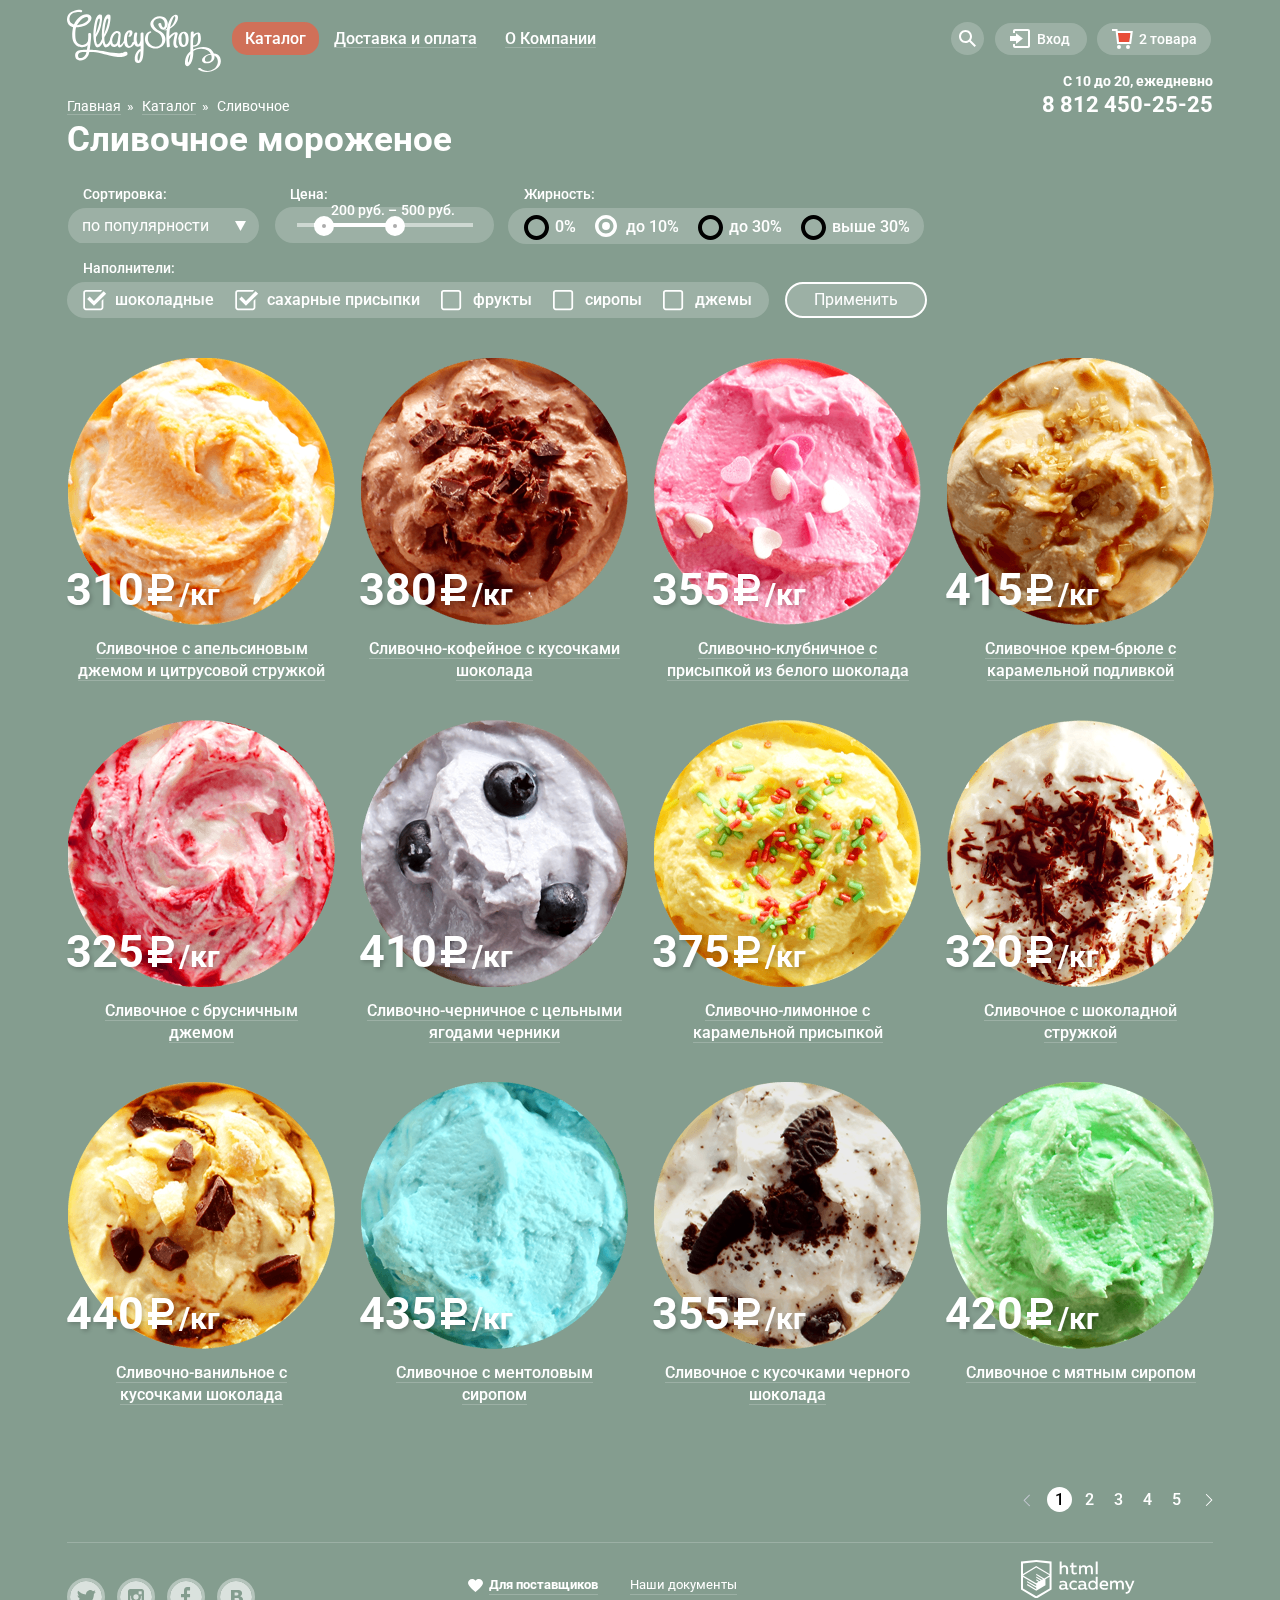
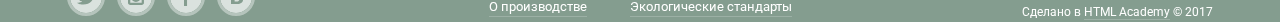
==== commit 77ddcde5: "price-filter done" ====
--- a/catalog.html
+++ b/catalog.html
@@ -4,8 +4,8 @@
     <meta charset="utf-8">
     <title>GlassyShop</title>
     <link href="https://fonts.googleapis.com/css?family=Roboto:400,500,700&amp;subset=cyrillic,cyrillic-ext" rel="stylesheet">
-    <link rel="stylesheet" href="style/normalize.css"></link>
-    <link rel="stylesheet" href="style/style.css"></link>
+    <link rel="stylesheet" href="style/normalize.css">
+    <link rel="stylesheet" href="style/style.css">
   </head>
   <body class="catalog">
     <header class="page-header">
@@ -36,9 +36,7 @@
               <a href="#">
                 <span class="visually-hidden">Поиск</span>
                 <svg xmlns="http://www.w3.org/2000/svg" xmlns:xlink="http://www.w3.org/1999/xlink" width="17px" height="17px" viewBox="0 0 17 17">
-                  <g id="Layer_1">
-                  </g>
-                  <g id="Layer_2">
+                  <g>
                   	<path fill="#FFFFFF" d="M16.958,15.527L11.75,10.32C12.533,9.247,13,7.93,13,6.5C13,2.91,10.09,0,6.5,0S0,2.91,0,6.5
                   		S2.91,13,6.5,13c1.438,0,2.763-0.473,3.839-1.263l5.205,5.204L16.958,15.527z M6.5,11C4.019,11,2,8.981,2,6.5S4.019,2,6.5,2
                   		S11,4.019,11,6.5S8.981,11,6.5,11z"/>
@@ -46,7 +44,7 @@
                 </svg>
               </a>
               <form class="search-modal" action="https://echo.htmlacademy.ru" method="post">
-                <label for="searchQuery visually-hidden">
+                <label for="searchQuery">
                   <span class="visually-hidden">Поиск</span>
                 </label>
                 <input class="input" type="search" id="searchQuery" name="searchQuery" placeholder="Что ищем?">
@@ -57,7 +55,7 @@
           <ul class="user-navigation">
             <li class="user-navigation-enter">
               <a href="#">
-                <svg version="1.1" id="Layer_1" xmlns="http://www.w3.org/2000/svg" xmlns:xlink="http://www.w3.org/1999/xlink" x="0px" y="0px" width="21px" height="19px" viewBox="0 0 21 19" enable-background="new 0 0 21 19" xml:space="preserve">
+                <svg xmlns="http://www.w3.org/2000/svg">
                 <g>
                 	<polygon fill="#FFFFFF" points="6,14.875 12.917,9.5 6,4.125 6,7.042 -0.042,7.042 -0.042,11.959 6,11.959 	"/>
                 	<path fill="#FFFFFF" d="M18,0H5C3.9,0,3,0.9,3,2v2h2V2h13v15H5v-2H3v2c0,1.1,0.9,2,2,2h13c1.1,0,2-0.9,2-2V2C20,0.9,19.1,0,18,0z"/>
@@ -89,8 +87,7 @@
 
           <div class="main-header-backet main-header-backet-full">
             <a href="#">
-              <svg version="1.1" id="Layer_1" xmlns="http://www.w3.org/2000/svg" xmlns:xlink="http://www.w3.org/1999/xlink" x="0px" y="0px"
-                	 width="21px" height="20px" viewBox="0 0 21 20" enable-background="new 0 0 21 20" xml:space="preserve">
+              <svg xmlns="http://www.w3.org/2000/svg" width="21px" height="20px" viewBox="0 0 21 20">
                 <polygon fill="#E84D37" points="5.888,4.031 6.922,13 17.372,13 18.548,4.031 "/>
                 <circle fill="#ffffff" cx="6.984" cy="18" r="2"/>
                 <circle fill="#ffffff" cx="15.984" cy="18" r="2"/>
@@ -154,13 +151,21 @@
                 <option value="first-expensive">сначала дорогие</option>
                 <option value="fat">по жирности</option>
               </select>
-              <svg version="1.1" id="Layer_1" xmlns="http://www.w3.org/2000/svg" xmlns:xlink="http://www.w3.org/1999/xlink" x="0px" y="0px" width="11px" height="10px" viewBox="0 0 11 10">
+              <svg xmlns="http://www.w3.org/2000/svg" width="11px" height="10px" viewBox="0 0 11 10">
                 <polyline fill="#ffffff" points="5.5,10 0,0 11,0 "/>
               </svg>
             </div>
           </fieldset>
           <fieldset class="price-filters">
-            <legend>Цена: 100 руб. – 500 руб.</legend>
+            <legend>Цена:</legend>
+            <label for="min-price">
+              <span class="visually-hidden">Минимальная цена</span>
+            </label>
+            <input id="min-price" type="text" name="min-price" value="200 руб. – ">
+            <label for="max-price">
+              <span class="visually-hidden">Максимальная цена</span>
+            </label>
+            <input id="max-price" type="text" name="max-price" value="500 руб.">
             <div class="price-range">
               <div class="scale">
                 <div class="bar"></div>
@@ -346,7 +351,6 @@
           	C7.436,6.16,7.436,5.84,7.237,5.642z"/>
           </svg>
         </button>
-        </span>
       </div>
 
       <div class="container-positioner">
@@ -360,9 +364,7 @@
           <ul>
             <li><a href="#">
               <span class="visually-hidden">Твиттер</span>
-              <svg version="1.1" xmlns="http://www.w3.org/2000/svg" xmlns:xlink="http://www.w3.org/1999/xlink" x="0px" y="0px" width="32px"
-              	 height="32px" viewBox="0 0 32 32" enable-background="new 0 0 32 32" xml:space="preserve">
-              <g id="Layer_2">
+              <svg xmlns="http://www.w3.org/2000/svg" width="32px" height="32px" viewBox="0 0 32 32">
               	<path fill="rgba(255, 255, 255, 0.7)" d="M16,0C7.164,0,0,7.164,0,16c0,8.837,7.164,16,16,16c8.837,0,16-7.163,16-16C32,7.164,24.837,0,16,0z
               		 M23.944,12.809c-0.251,6.516-3.463,10.832-10.992,10.702c-0.14,0-0.205,0-0.233,0c-0.015,0-0.021,0-0.021,0
               		c-0.029,0-0.094,0-0.232,0c-0.447,0-4.543-0.443-5.344-1.823c2.479,0.19,4.247-0.406,5.12-1.136
@@ -370,13 +372,11 @@
               		c0.311,0.317,1.164,0.518,1.46,0.457c-0.768-0.233-2.149-3.244-0.974-4.781c1.984,1.79,4.075,3.482,7.804,3.643
               		c0.227-2.214,1.24-3.699,3.168-4.325c1.84-0.479,3.255,0.26,3.901,1.138c0.737-0.224,1.453-0.466,2.193-0.685
               		c-0.004,0.833-0.569,1.463-0.935,1.709c0.747,0.165,1.423-0.475,1.423-0.475C25.467,11.818,24.557,12.58,23.944,12.809z"/>
-              </g>
               </svg>
             </a></li>
             <li><a href="#">
               <span class="visually-hidden">Инстаграм</span>
-              <svg version="1.1" id="Layer_1" xmlns="http://www.w3.org/2000/svg" xmlns:xlink="http://www.w3.org/1999/xlink" x="0px" y="0px"
-              	 width="32px" height="32px" viewBox="0 0 32 32" enable-background="new 0 0 32 32" xml:space="preserve">
+              <svg xmlns="http://www.w3.org/2000/svg" width="32px" height="32px" viewBox="0 0 32 32">
               <g>
               	<path fill="rgba(255, 255, 255, 0.7)" d="M20.916,16c0,2.728-2.211,4.938-4.938,4.938S11.039,18.728,11.039,16c0-0.394,0.051-0.773,0.138-1.14
               		h-0.897v6.838h11.396V14.86h-0.897C20.865,15.227,20.916,15.606,20.916,16z"/>
@@ -391,16 +391,14 @@
             </a></li>
             <li><a href="#">
               <span class="visually-hidden">Фейсбук</span>
-              <svg version="1.1" id="Layer_1" xmlns="http://www.w3.org/2000/svg" xmlns:xlink="http://www.w3.org/1999/xlink" x="0px" y="0px"
-              	 width="32px" height="32px" viewBox="0 0 32 32" enable-background="new 0 0 32 32" xml:space="preserve">
+              <svg xmlns="http://www.w3.org/2000/svg" width="32px" height="32px">
               <path fill="rgba(255, 255, 255, 0.7)" d="M16,0C7.164,0,0,7.163,0,16s7.164,16,16,16c8.837,0,16-7.164,16-16S24.837,0,16,0z M20.062,9.455h-3.021
               	v3.444h3.021v3.445h-3.021v8.61h-3.021v-8.61H11v-3.445h3.021V9.455c0-1.902,1.353-3.445,3.021-3.445h3.021V9.455z"/>
               </svg>
             </a></li>
             <li><a href="#">
               <span class="visually-hidden">Вконтакте</span>
-              <svg version="1.1" id="Layer_1" xmlns="http://www.w3.org/2000/svg" xmlns:xlink="http://www.w3.org/1999/xlink" x="0px" y="0px"
-              	 width="32px" height="32px" viewBox="0 0 32 32" enable-background="new 0 0 32 32" xml:space="preserve">
+              <svg xmlns="http://www.w3.org/2000/svg" width="32px" height="32px" viewBox="0 0 32 32">
               <g>
               	<path fill="rgba(255, 255, 255, 0.7)" d="M16.637,14.495c0.402-0.019,0.719-0.082,0.951-0.188c0.326-0.145,0.54-0.33,0.641-0.559
               		c0.101-0.229,0.15-0.496,0.15-0.797c0-0.232-0.058-0.465-0.174-0.697c-0.116-0.232-0.322-0.405-0.617-0.517
@@ -433,5 +431,6 @@
         </div>
       </div>
     </footer>
+    <script src="js/rangeControl.js"></script>
   </body>
 </html>
--- a/style/style.css
+++ b/style/style.css
@@ -1475,8 +1475,39 @@
   border-radius: 25px;
 }
 
+.price-filters {
+  position: relative;
+}
+
 .price-filters legend {
+  display: inline;
+
   margin-left: 31px;
+}
+
+.price-filters input {
+  position: absolute;
+
+  padding: 0;
+  margin: 0;
+
+  color: #ffffff;
+  font-size: 14px;
+  line-height: 16px;
+  font-weight: 500;
+
+  background-color: transparent;
+  border: none;
+}
+
+.price-filters input:first-of-type {
+  top: 0;
+  left: 72px;
+}
+
+.price-filters input:last-of-type {
+  top: 0;
+  left: 142px;
 }
 
 .price-range {
@@ -1502,8 +1533,8 @@
 
 .price-range .bar {
   height: 4px;
-  margin-left: 23px;
-  margin-right: 54px;
+  margin-left: 17px;
+  margin-right: 79px;
 
   background-color: rgb(255, 255, 255);
 }
@@ -1522,11 +1553,11 @@
 }
 
 .price-range .toggle-min {
-  left: 13px;
+  left: 17px;
 }
 
 .price-range .toggle-max {
-  right: 45px;
+  left: 88px;
 }
 
 .fat-filters legend {
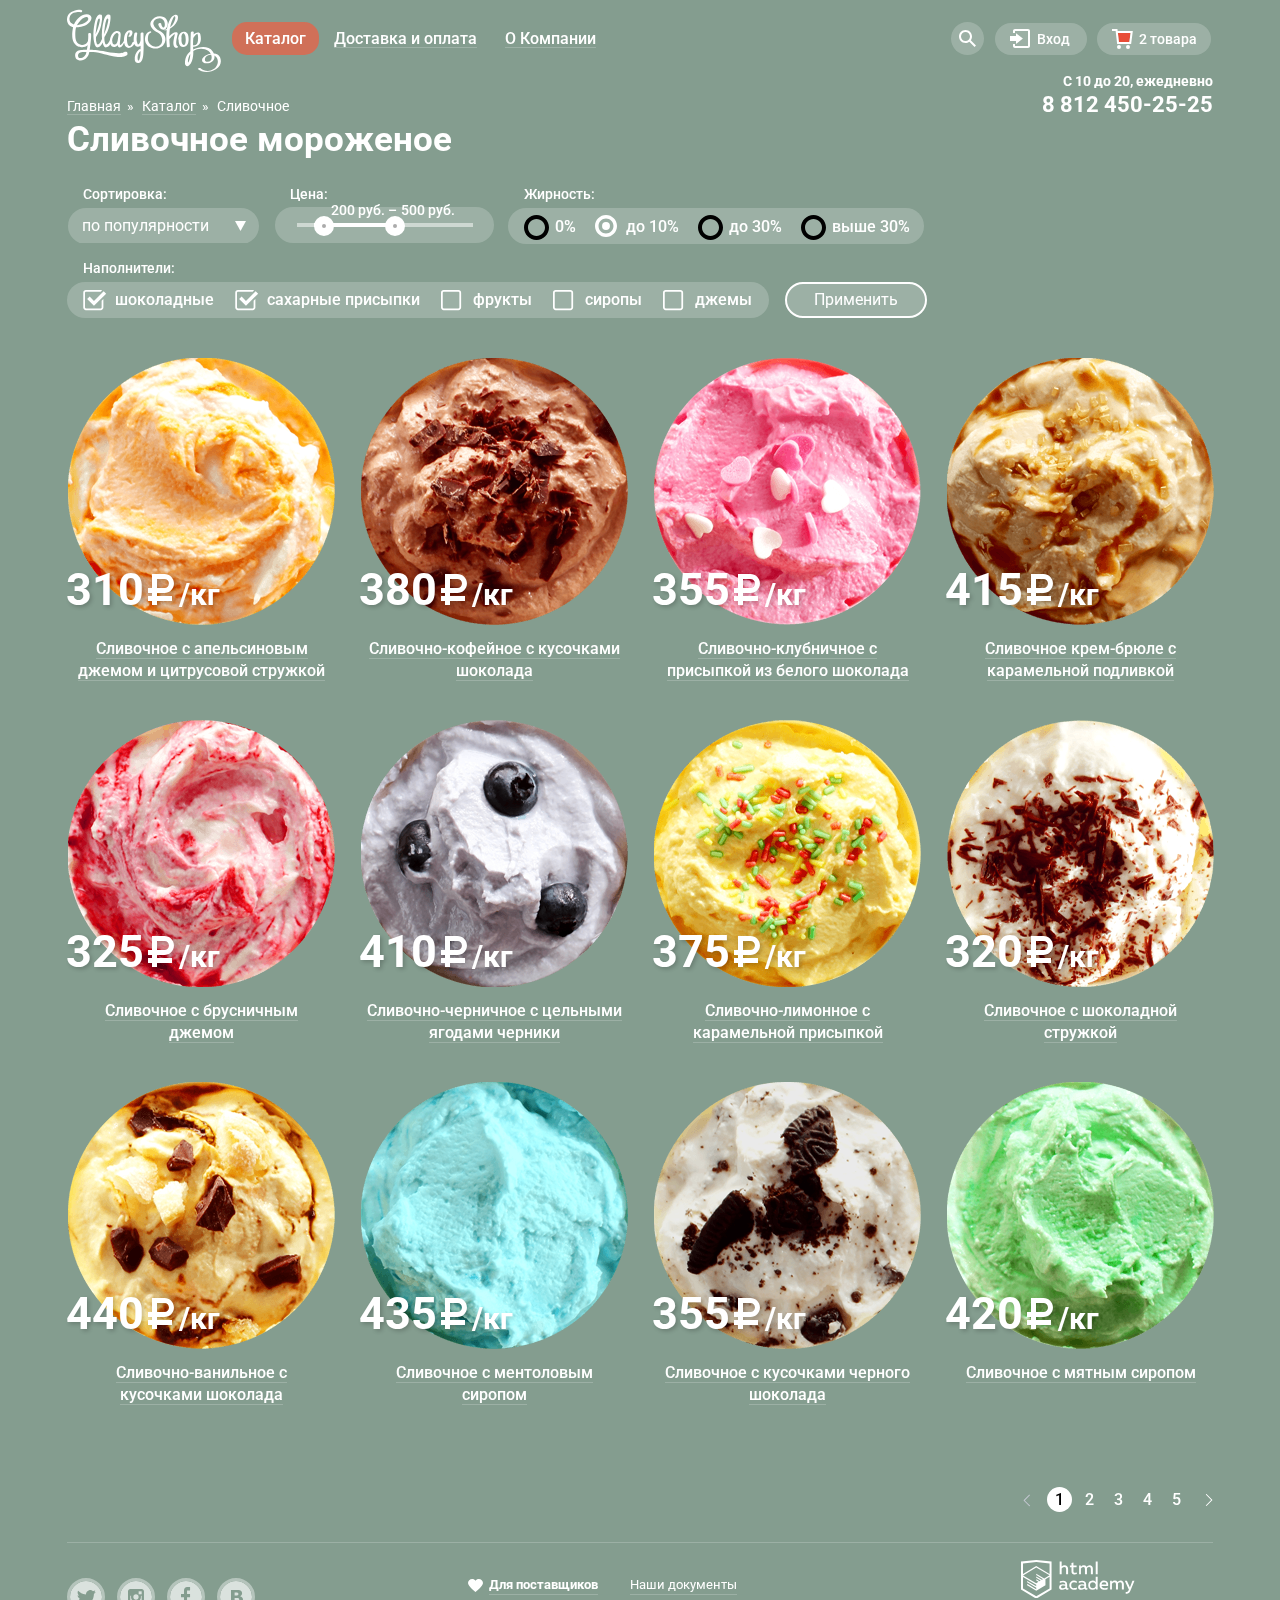
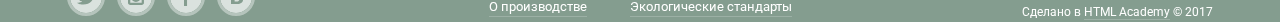
==== commit a6e2edec: "fix enter and price-filter bugs" ====
--- a/catalog.html
+++ b/catalog.html
@@ -55,9 +55,9 @@
           <ul class="user-navigation">
             <li class="user-navigation-enter">
               <a href="#">
-                <svg xmlns="http://www.w3.org/2000/svg">
+                <svg width="21px" height="19px" viewBox="0 0 21 19">
                 <g>
-                	<polygon fill="#FFFFFF" points="6,14.875 12.917,9.5 6,4.125 6,7.042 -0.042,7.042 -0.042,11.959 6,11.959 	"/>
+                	<polygon fill="#FFFFFF" points="6,14.875 12.917,9.5 6,4.125 6,7.042 -0.042,7.042 -0.042,11.959 6,11.959"/>
                 	<path fill="#FFFFFF" d="M18,0H5C3.9,0,3,0.9,3,2v2h2V2h13v15H5v-2H3v2c0,1.1,0.9,2,2,2h13c1.1,0,2-0.9,2-2V2C20,0.9,19.1,0,18,0z"/>
                 </g>
                 </svg>
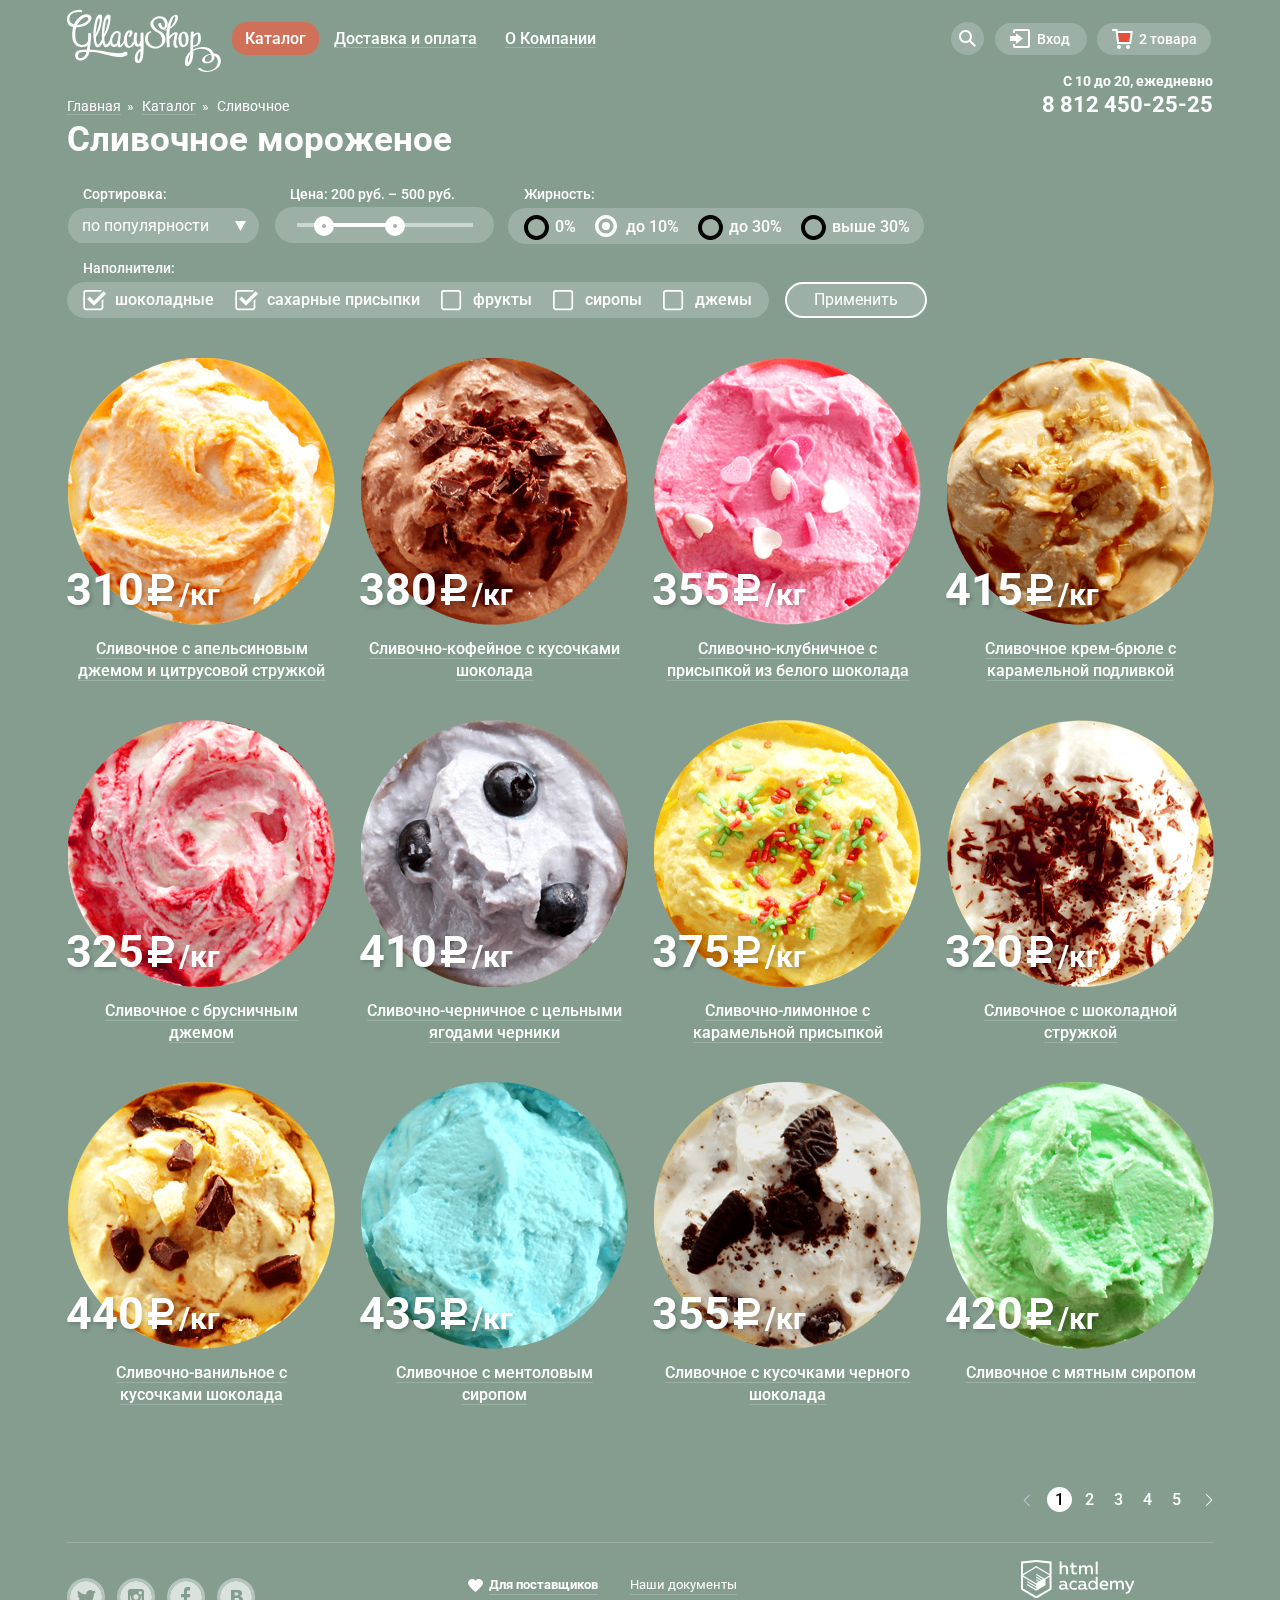
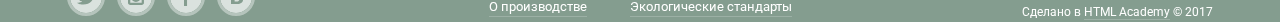
==== commit 3f912d3d: "fix pin-map bug" ====
--- a/catalog.html
+++ b/catalog.html
@@ -158,14 +158,16 @@
           </fieldset>
           <fieldset class="price-filters">
             <legend>Цена:</legend>
-            <label for="min-price">
-              <span class="visually-hidden">Минимальная цена</span>
-            </label>
-            <input id="min-price" type="text" name="min-price" value="200 руб. – ">
-            <label for="max-price">
-              <span class="visually-hidden">Максимальная цена</span>
-            </label>
-            <input id="max-price" type="text" name="max-price" value="500 руб.">
+            <p class="price-filters-wrapper">
+              <label for="min-price">
+                <span class="visually-hidden">Минимальная цена</span>
+              </label>
+              <input id="min-price" type="text" name="min-price" value="200 руб. – " readonly>
+              <label for="max-price">
+                <span class="visually-hidden">Максимальная цена</span>
+              </label>
+              <input id="max-price" type="text" name="max-price" value="500 руб." readonly>
+            </p>
             <div class="price-range">
               <div class="scale">
                 <div class="bar"></div>
--- a/style/style.css
+++ b/style/style.css
@@ -1479,6 +1479,14 @@
   position: relative;
 }
 
+.price-filters-wrapper {
+  position: relative;
+  bottom: 16px;
+
+  padding: 0;
+  margin: 0;
+}
+
 .price-filters legend {
   display: inline;
 
